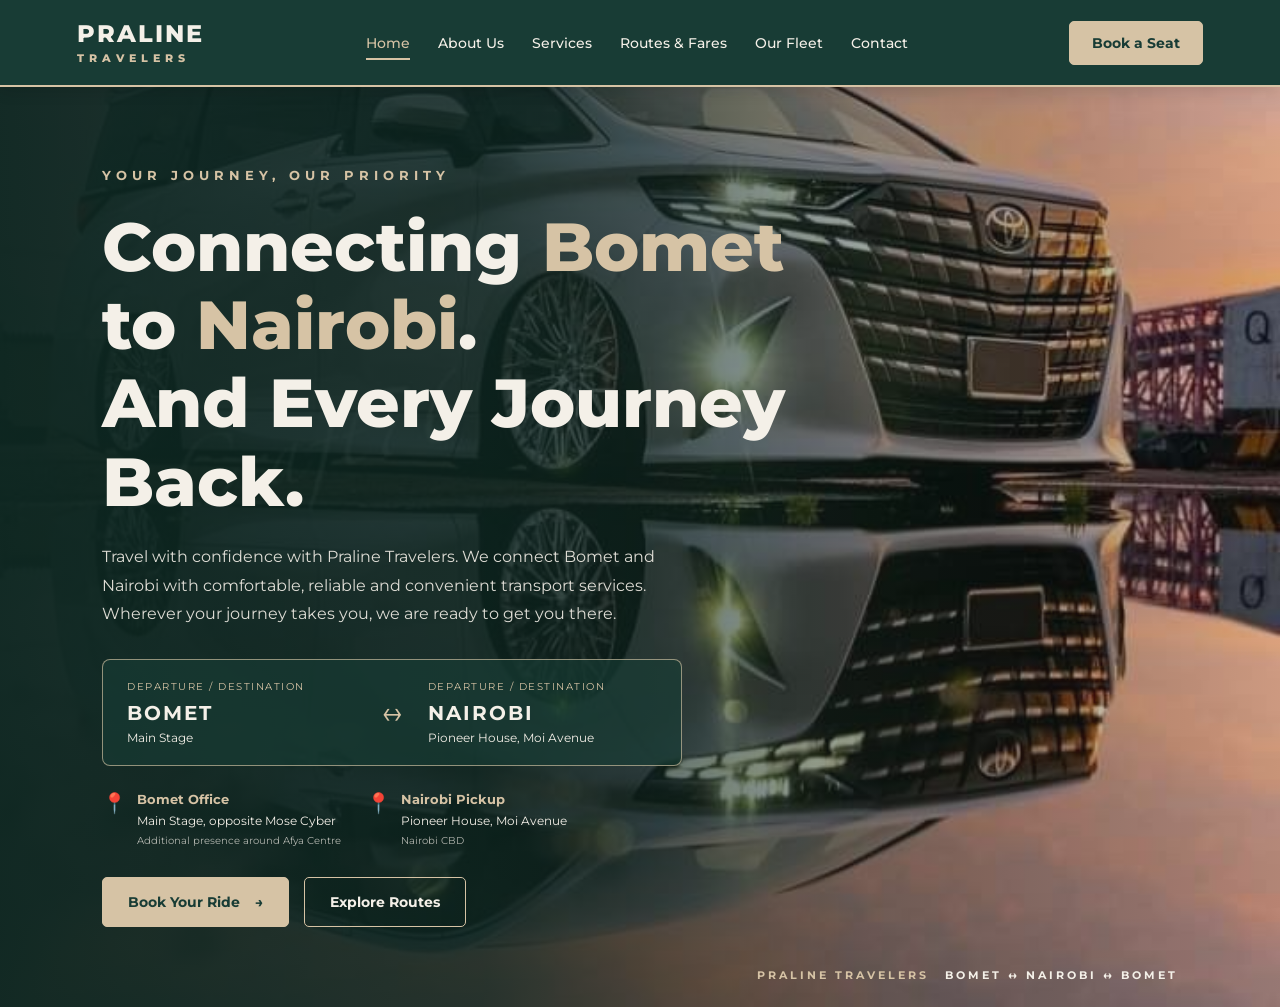
==== index.html @ 5855e596 "Build Praline Travelers hero section and update navbar" ====
<!DOCTYPE html>
<html lang="en">

<head>
    <meta charset="UTF-8">
    <meta name="viewport" content="width=device-width, initial-scale=1.0">

    <title>PRALINE TRAVELERS</title>

    <!-- Google Fonts -->
    <link rel="preconnect" href="https://fonts.googleapis.com">
    <link rel="preconnect" href="https://fonts.gstatic.com" crossorigin>

    <link href="https://fonts.googleapis.com/css2?family=Montserrat:wght@400;500;600;700;800&display=swap" rel="stylesheet">

    <!-- Main Stylesheet -->
    <link rel="stylesheet" href="css/style.css">

    <!-- Main JavaScript -->
    <script src="js/script.js" defer></script>

</head>

<body>

    <!-- =================================
         HEADER / NAVBAR
    ================================== -->

    <header class="header">

        <nav class="navbar">

            <!-- LOGO -->
            <a href="#home" class="logo">
                PRALINE
                <span>TRAVELERS</span>
            </a>


            <!-- NAVIGATION LINKS -->
            <ul class="nav-links" id="navLinks">

                <li>
                    <a href="#home" class="active">Home</a>
                </li>

                <li>
                    <a href="#about">About Us</a>
                </li>

                <li>
                    <a href="#services">Services</a>
                </li>

                <li>
                    <a href="#routes">Routes & Fares</a>
                </li>

                <li>
                    <a href="#fleet">Our Fleet</a>
                </li>

                <li>
                    <a href="#contact">Contact</a>
                </li>

                <!-- MOBILE BOOKING -->
                <li class="mobile-booking">
                    <a href="#booking">Book a Seat</a>
                </li>

            </ul>


            <!-- DESKTOP BOOKING BUTTON -->
            <a href="#booking" class="book-btn">
                Book a Seat
            </a>


            <!-- MOBILE HAMBURGER -->
            <button
                class="menu-toggle"
                id="menuToggle"
                aria-label="Open navigation menu"
                aria-expanded="false"
                aria-controls="navLinks"
                type="button"
            >

                <span></span>
                <span></span>
                <span></span>

            </button>

        </nav>

    </header>
    
<!-- =====================================
     PRALINE TRAVELERS HERO SECTION
===================================== -->

<main>

    <section class="hero" id="about">

        <!-- Dark background overlay -->
        <div class="hero-overlay"></div>

        <!-- Hero content -->
        <div class="hero-content">

            <span class="hero-subtitle">
                YOUR JOURNEY, OUR PRIORITY
            </span>

            <h1>
                Connecting <span>Bomet</span>
                to <span>Nairobi</span>.
                <br>
                And Every Journey Back.
            </h1>

            <p class="hero-description">
                Travel with confidence with Praline Travelers.
                We connect Bomet and Nairobi with comfortable,
                reliable and convenient transport services.
                Wherever your journey takes you, we are ready
                to get you there.
            </p>


            <!-- Route information -->

            <div class="hero-route">

                <div class="route-location">
                    <span class="route-label">DEPARTURE / DESTINATION</span>
                    <h3>BOMET</h3>
                    <p>Main Stage</p>
                </div>

                <div class="route-divider">
                    <span>↔</span>
                </div>

                <div class="route-location">
                    <span class="route-label">DEPARTURE / DESTINATION</span>
                    <h3>NAIROBI</h3>
                    <p>Pioneer House, Moi Avenue</p>
                </div>

            </div>


            <!-- Pickup locations -->

            <div class="pickup-details">

                <div class="pickup-item">
                    <span class="pickup-icon">📍</span>

                    <div>
                        <strong>Bomet Office</strong>
                        <p>Main Stage, opposite Mose Cyber</p>
                        <small>Additional presence around Afya Centre</small>
                    </div>
                </div>

                <div class="pickup-item">
                    <span class="pickup-icon">📍</span>

                    <div>
                        <strong>Nairobi Pickup</strong>
                        <p>Pioneer House, Moi Avenue</p>
                        <small>Nairobi CBD</small>
                    </div>
                </div>

            </div>


            <!-- Hero buttons -->

            <div class="hero-buttons">

                <a href="#booking" class="hero-btn primary-btn">
                    Book Your Ride <span>→</span>
                </a>

                <a href="#routes" class="hero-btn secondary-btn">
                    Explore Routes
                </a>

            </div>

        </div>

        <!-- Bottom decorative label -->

        <div class="hero-bottom">
            PRALINE TRAVELERS
            <span> BOMET ↔ NAIROBI ↔ BOMET </span>
        </div>

    </section>

</main>



    


</body>
</html>
---- css/style.css ----
/* =========================================
   PRALINE TRAVELERS
   MAIN STYLESHEET
   EMERALD & CHAMPAGNE THEME
========================================= */


/* =========================================
   1. COLOR VARIABLES
========================================= */

:root {
    --emerald: #183C35;
    --champagne: #D6C3A5;
    --ivory: #F4F0E8;
    --charcoal: #292D2B;
}


/* =========================================
   2. GLOBAL STYLES
========================================= */

* {
    margin: 0;
    padding: 0;
    box-sizing: border-box;
}

html {
    scroll-behavior: smooth;
    scroll-padding-top: 100px;
}

body {
    background-color: var(--ivory);
    font-family: 'Montserrat', Arial, sans-serif;
    color: var(--charcoal);

    /* Space for fixed navbar */
    padding-top: 85px;
}


/* =========================================
   3. FIXED HEADER
========================================= */

.header {
    width: 100%;

    position: fixed;
    top: 0;
    left: 0;

    z-index: 1000;

    background-color: var(--emerald);

    border-bottom: 2px solid var(--champagne);

    box-shadow: 0 4px 15px rgba(0, 0, 0, 0.12);
}


/* =========================================
   4. NAVBAR CONTAINER
========================================= */

.navbar {
    width: 100%;
    max-width: 1400px;

    min-height: 85px;

    margin: auto;
    padding: 0 6%;

    display: flex;
    align-items: center;
    justify-content: space-between;
}


/* =========================================
   5. LOGO
========================================= */

.logo {
    text-decoration: none;

    color: var(--ivory);

    font-size: 24px;
    font-weight: 800;

    letter-spacing: 2px;
    line-height: 1.2;
}

.logo span {
    display: block;

    color: var(--champagne);

    font-size: 11px;
    letter-spacing: 5px;

    margin-top: 4px;
}


/* =========================================
   6. NAVIGATION LINKS
========================================= */

.nav-links {
    display: flex;
    align-items: center;

    gap: 28px;

    list-style: none;
}

.nav-links a {
    position: relative;

    display: inline-block;

    text-decoration: none;

    color: var(--ivory);

    font-size: 14px;
    font-weight: 500;

    padding: 8px 0;

    transition: color 0.3s ease;
}


/* Champagne underline */

.nav-links a::after {
    content: "";

    position: absolute;

    left: 0;
    bottom: 0;

    width: 100%;
    height: 2px;

    background-color: var(--champagne);

    transform: scaleX(0);
    transform-origin: left;

    transition: transform 0.35s ease;
}


/* Hover effect */

.nav-links a:hover {
    color: var(--champagne);
}

.nav-links a:hover::after {
    transform: scaleX(1);
}


/* Active navigation link */

.nav-links a.active {
    color: var(--champagne);
}

.nav-links a.active::after {
    transform: scaleX(1);
}


/* =========================================
   7. DESKTOP BOOKING BUTTON
========================================= */

.book-btn {
    text-decoration: none;

    background-color: var(--champagne);
    color: var(--emerald);

    padding: 12px 22px;

    border: 1px solid var(--champagne);
    border-radius: 5px;

    font-size: 14px;
    font-weight: 700;

    transition: all 0.3s ease;
}

.book-btn:hover {
    background-color: var(--ivory);
    border-color: var(--ivory);

    transform: translateY(-2px);
}


/* =========================================
   8. HAMBURGER BUTTON
========================================= */

.menu-toggle {
    display: none;

    background: transparent;
    border: none;

    cursor: pointer;

    flex-direction: column;
    gap: 6px;

    padding: 8px;
}

.menu-toggle span {
    display: block;

    width: 27px;
    height: 3px;

    background-color: var(--champagne);

    border-radius: 3px;

    transition: all 0.3s ease;
}


/* =========================================
   9. MOBILE BOOKING BUTTON
========================================= */

.mobile-booking {
    display: none;
}


/* =========================================
   10. RESPONSIVE NAVIGATION
========================================= */

@media (max-width: 900px) {

    body {
        padding-top: 75px;
    }

    .navbar {
        min-height: 75px;
    }


    /* Hide desktop booking button */

    .book-btn {
        display: none;
    }


    /* Show hamburger */

    .menu-toggle {
        display: flex;
        z-index: 1002;
    }


    /* Mobile navigation menu */

    .nav-links {
        position: absolute;

        top: 100%;
        left: 0;

        width: 100%;

        background-color: var(--emerald);

        border-bottom: 2px solid var(--champagne);

        display: flex;
        flex-direction: column;
        align-items: center;

        gap: 0;

        padding: 15px 0 25px;

        visibility: hidden;
        opacity: 0;

        pointer-events: none;

        transform: translateY(-10px);

        transition: all 0.3s ease;
    }


    /* Show menu when active */

    .nav-links.active {
        visibility: visible;
        opacity: 1;

        pointer-events: auto;

        transform: translateY(0);
    }


    /* Mobile navigation items */

    .nav-links li {
        width: 100%;
        text-align: center;
    }

    .nav-links a {
        display: inline-block;

        padding: 15px;

        font-size: 15px;
    }

    .nav-links a::after {
        bottom: 8px;
    }


    /* Mobile booking link */

    .mobile-booking {
        display: block;
    }

    .mobile-booking a {
        color: var(--champagne);
        font-weight: 700;
    }


    /* Hamburger animation */

    .menu-toggle.active span:nth-child(1) {
        transform: translateY(9px) rotate(45deg);
    }

    .menu-toggle.active span:nth-child(2) {
        opacity: 0;
    }

    .menu-toggle.active span:nth-child(3) {
        transform: translateY(-9px) rotate(-45deg);
    }

}


/* =========================================
   11. TEMPORARY HOME SECTION
========================================= */

.home {
    min-height: 100vh;

    display: flex;
    flex-direction: column;

    justify-content: center;
    align-items: center;

    text-align: center;

    padding: 30px;
}

.home h1 {
    color: var(--emerald);

    font-size: clamp(28px, 5vw, 50px);

    margin-bottom: 15px;
}

.home p {
    color: var(--charcoal);

    font-size: 16px;
}


/* =========================================
   12. ACCESSIBILITY
========================================= */

@media (prefers-reduced-motion: reduce) {

    *,
    *::before,
    *::after {
        scroll-behavior: auto !important;
        transition-duration: 0.01ms !important;
    }

}

/* =========================================
   12. PRALINE TRAVELERS HERO SECTION
========================================= */

.hero {
    width: 100%;
    min-height: 650px;
    min-height: calc(100vh - 85px);

    position: relative;

    display: flex;
    align-items: center;

    padding: 80px 8%;

    overflow: hidden;

    /* YOUR VEHICLE BACKGROUND IMAGE */
    background-image: url("../images/praline-vehicle.jpg");

    background-size: cover;
    background-position: center;
    background-repeat: no-repeat;
}


/* =========================================
   13. DARK IMAGE OVERLAY
========================================= */

.hero-overlay {
    position: absolute;
    inset: 0;

    background: linear-gradient(
        90deg,
        rgba(13, 39, 33, 0.96) 0%,
        rgba(13, 39, 33, 0.82) 38%,
        rgba(13, 39, 33, 0.40) 68%,
        rgba(13, 39, 33, 0.15) 100%
    );

    z-index: 1;
}


/* =========================================
   14. HERO CONTENT
========================================= */

.hero-content {
    position: relative;
    z-index: 2;

    width: 100%;
    max-width: 750px;

    color: var(--ivory);
}


/* Small introductory text */

.hero-subtitle {
    display: inline-block;

    color: var(--champagne);

    font-size: 13px;
    font-weight: 700;

    letter-spacing: 5px;

    margin-bottom: 25px;
}


/* Main heading */

.hero-content h1 {
    font-size: clamp(38px, 5.5vw, 68px);

    font-weight: 800;

    line-height: 1.15;

    margin-bottom: 22px;

    color: var(--ivory);
}

.hero-content h1 span {
    color: var(--champagne);
}


/* Hero description */

.hero-description {
    max-width: 580px;

    font-size: 16px;
    line-height: 1.8;

    color: rgba(244, 240, 232, 0.90);

    margin-bottom: 30px;
}


/* =========================================
   15. ROUTE INFORMATION
========================================= */

.hero-route {
    display: flex;
    align-items: center;

    gap: 25px;

    max-width: 580px;

    padding: 20px 24px;

    border: 1px solid rgba(214, 195, 165, 0.65);
    border-radius: 8px;

    background-color: rgba(24, 60, 53, 0.65);

    margin-bottom: 25px;
}

.route-location {
    flex: 1;
}

.route-label {
    display: block;

    color: var(--champagne);

    font-size: 10px;
    letter-spacing: 1.5px;

    margin-bottom: 8px;
}

.route-location h3 {
    color: var(--ivory);

    font-size: 20px;

    letter-spacing: 2px;

    margin-bottom: 5px;
}

.route-location p {
    color: var(--ivory);

    font-size: 12px;
}

.route-divider {
    color: var(--champagne);

    font-size: 30px;
}


/* =========================================
   16. PICKUP DETAILS
========================================= */

.pickup-details {
    display: flex;
    flex-wrap: wrap;

    gap: 25px;

    margin-bottom: 30px;
}

.pickup-item {
    display: flex;
    align-items: flex-start;

    gap: 10px;
}

.pickup-icon {
    color: var(--champagne);

    font-size: 20px;
}

.pickup-item strong {
    display: block;

    color: var(--champagne);

    font-size: 13px;

    margin-bottom: 5px;
}

.pickup-item p {
    color: var(--ivory);

    font-size: 12px;
    line-height: 1.5;
}

.pickup-item small {
    display: block;

    color: rgba(244, 240, 232, 0.7);

    font-size: 10px;

    margin-top: 4px;
}


/* =========================================
   17. HERO BUTTONS
========================================= */

.hero-buttons {
    display: flex;
    align-items: center;

    flex-wrap: wrap;

    gap: 15px;
}

.hero-btn {
    display: inline-flex;
    align-items: center;
    justify-content: center;

    gap: 15px;

    text-decoration: none;

    padding: 15px 25px;

    border-radius: 5px;

    font-size: 14px;
    font-weight: 700;

    transition: all 0.3s ease;
}


/* Primary button */

.primary-btn {
    background-color: var(--champagne);

    color: var(--emerald);

    border: 1px solid var(--champagne);
}

.primary-btn:hover {
    background-color: var(--ivory);

    border-color: var(--ivory);

    transform: translateY(-3px);
}


/* Secondary button */

.secondary-btn {
    color: var(--ivory);

    border: 1px solid var(--champagne);
}

.secondary-btn:hover {
    background-color: var(--champagne);

    color: var(--emerald);
}


/* =========================================
   18. HERO BOTTOM LABEL
========================================= */

.hero-bottom {
    position: absolute;

    bottom: 25px;
    right: 8%;

    z-index: 2;

    color: var(--champagne);

    font-size: 11px;
    font-weight: 700;

    letter-spacing: 3px;
}

.hero-bottom span {
    margin-left: 10px;

    color: var(--ivory);
}


/* =========================================
   19. TABLET RESPONSIVENESS
========================================= */

@media (max-width: 900px) {

    .hero {
        min-height: calc(100vh - 75px);

        padding: 70px 6%;

        background-position: 65% center;
    }

    .hero-overlay {
        background: linear-gradient(
            90deg,
            rgba(13, 39, 33, 0.94),
            rgba(13, 39, 33, 0.70)
        );
    }

    .hero-content {
        max-width: 650px;
    }

}


/* =========================================
   20. MOBILE RESPONSIVENESS
========================================= */

@media (max-width: 600px) {

    .hero {
        min-height: 850px;

        padding: 55px 6% 85px;

        align-items: center;

        background-position: 62% center;
    }

    .hero-content {
        max-width: 100%;
    }

    .hero-subtitle {
        font-size: 10px;

        letter-spacing: 3px;

        margin-bottom: 18px;
    }

    .hero-content h1 {
        font-size: clamp(34px, 9vw, 46px);

        line-height: 1.2;
    }

    .hero-description {
        font-size: 14px;

        line-height: 1.7;
    }

    .hero-route {
        gap: 12px;

        padding: 16px 12px;
    }

    .route-location h3 {
        font-size: 17px;
    }

    .route-location p {
        font-size: 10px;
    }

    .route-label {
        font-size: 8px;

        letter-spacing: 0.5px;
    }

    .route-divider {
        font-size: 23px;
    }

    .pickup-details {
        flex-direction: column;

        gap: 18px;
    }

    .hero-buttons {
        flex-direction: column;
        align-items: stretch;
    }

    .hero-btn {
        width: 100%;
    }

    .hero-bottom {
        left: 6%;
        right: 6%;

        text-align: center;

        font-size: 9px;
        letter-spacing: 1.5px;
    }

}
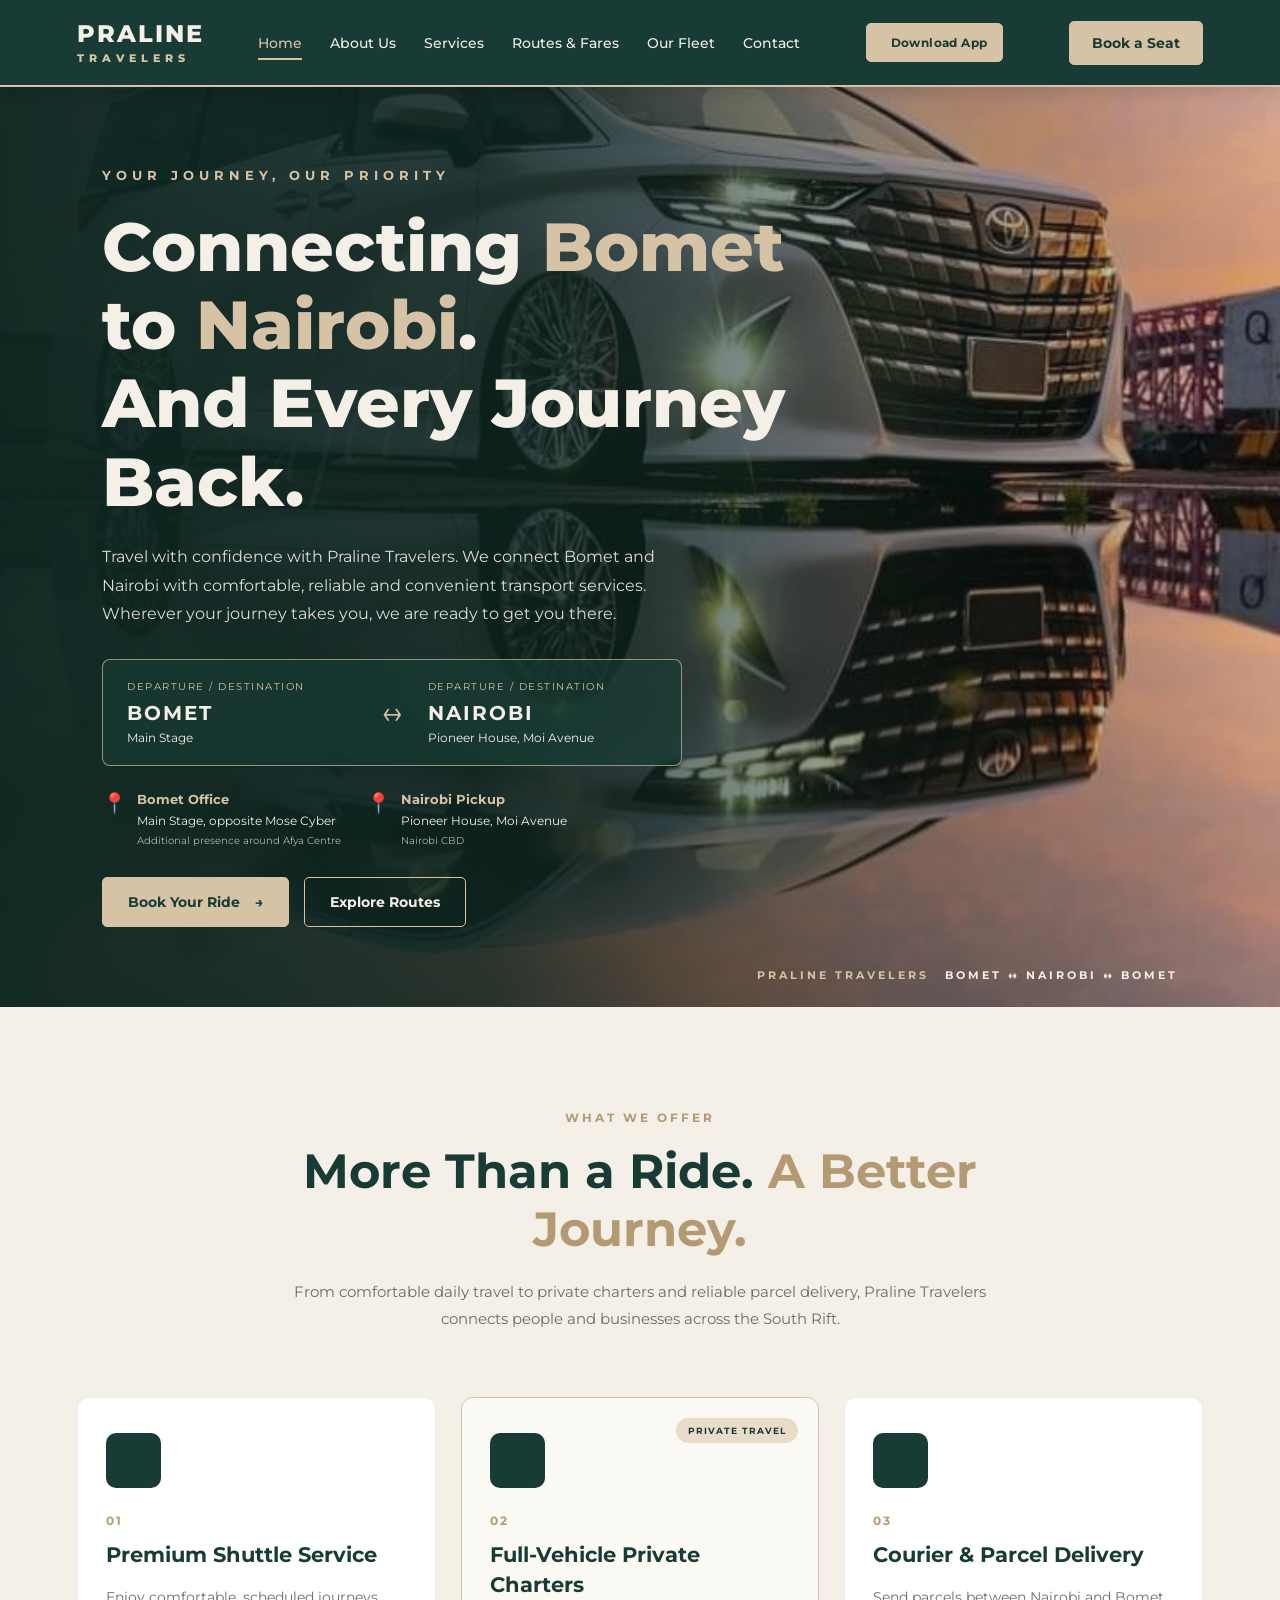
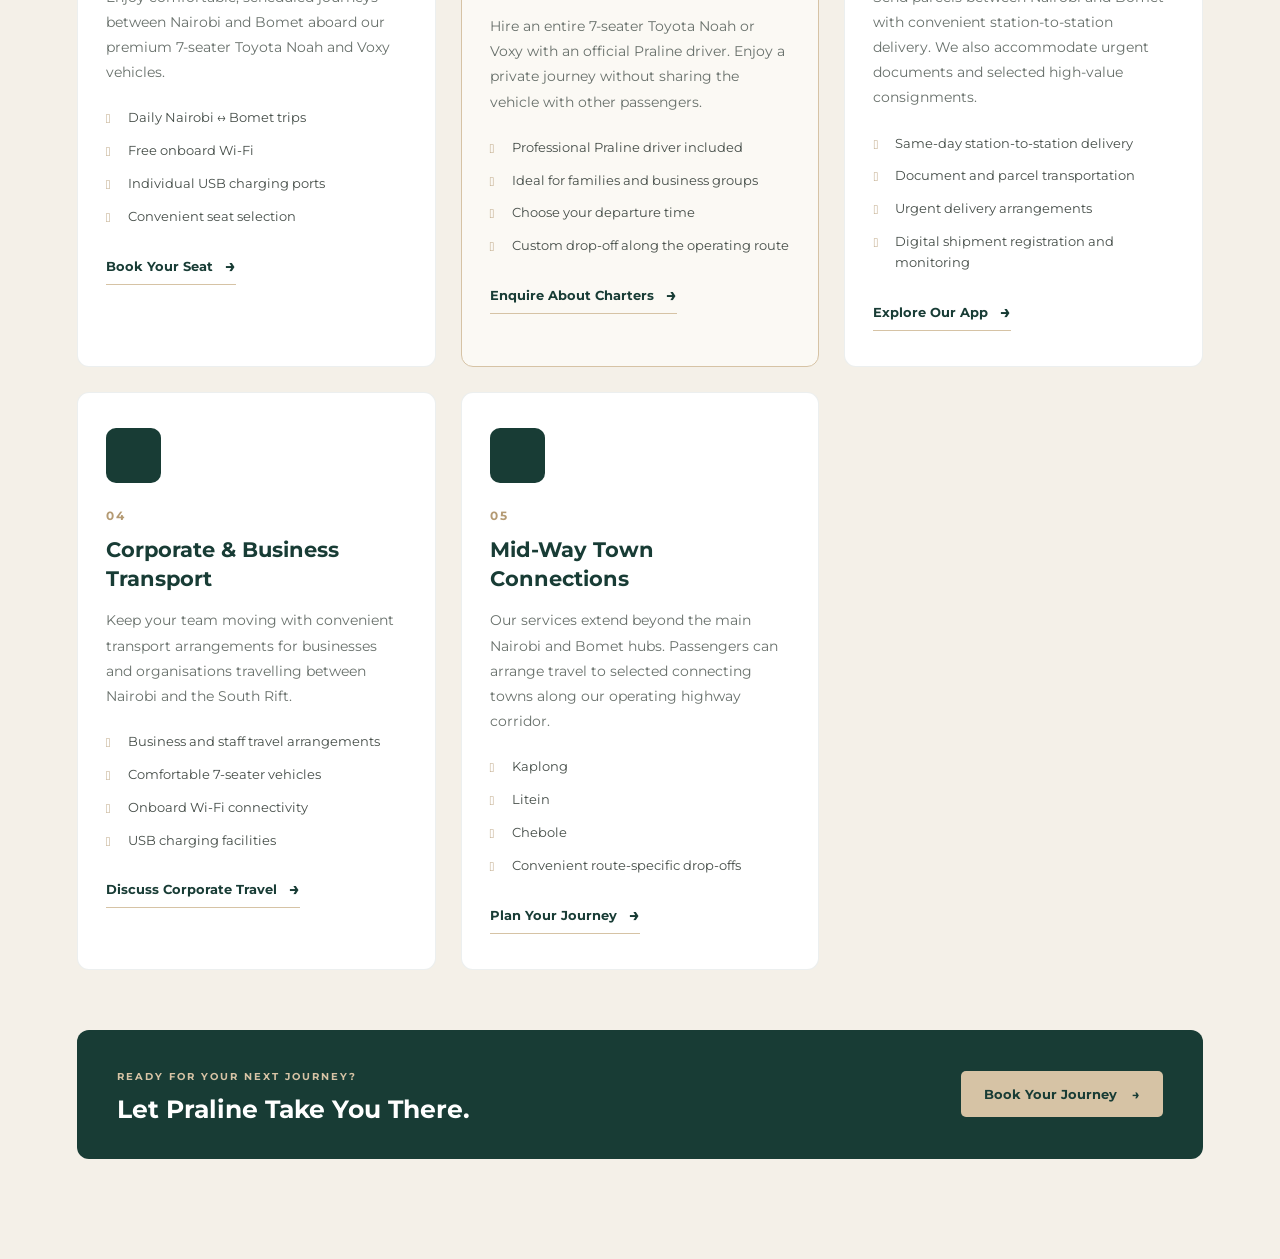
==== commit a4dc1736: "added a download app button" ====
--- a/index.html
+++ b/index.html
@@ -72,6 +72,13 @@
                 </li>
 
             </ul>
+            <a href="https://play.google.com/store/apps/details?id=com.pralinevoxytravelers.co.ke"
+   class="download-app"
+   target="_blank"
+   rel="noopener noreferrer">
+    <i class="fa-solid fa-download"></i>
+    Download App
+</a>
 
 
             <!-- DESKTOP BOOKING BUTTON -->
@@ -208,6 +215,221 @@
         </div>
 
     </section>
+    
+<!-- =========================================
+     SERVICES SECTION
+========================================= -->
+
+<section class="services" id="services">
+
+    <div class="services-container">
+
+        <!-- SECTION HEADING -->
+        <div class="services-heading">
+            <span class="section-subtitle">WHAT WE OFFER</span>
+
+            <h2>
+                More Than a Ride.
+                <span> A Better Journey.</span>
+            </h2>
+
+            <p>
+                From comfortable daily travel to private charters
+                and reliable parcel delivery, Praline Travelers
+                connects people and businesses across the South Rift.
+            </p>
+        </div>
+
+
+        <!-- SERVICES GRID -->
+        <div class="services-grid">
+
+            <!-- SERVICE 1 -->
+            <article class="service-card">
+
+                <div class="service-icon">
+                    <i class="fa-solid fa-van-shuttle"></i>
+                </div>
+
+                <span class="service-number">01</span>
+
+                <h3>Premium Shuttle Service</h3>
+
+                <p>
+                    Enjoy comfortable, scheduled journeys between
+                    Nairobi and Bomet aboard our premium 7-seater
+                    Toyota Noah and Voxy vehicles.
+                </p>
+
+                <ul class="service-features">
+                    <li>Daily Nairobi ↔ Bomet trips</li>
+                    <li>Free onboard Wi-Fi</li>
+                    <li>Individual USB charging ports</li>
+                    <li>Convenient seat selection</li>
+                </ul>
+
+                <a href="#booking" class="service-link">
+                    Book Your Seat <span>→</span>
+                </a>
+
+            </article>
+
+
+            <!-- SERVICE 2 -->
+            <article class="service-card featured-service">
+
+                <span class="featured-label">PRIVATE TRAVEL</span>
+
+                <div class="service-icon">
+                    <i class="fa-solid fa-car-side"></i>
+                </div>
+
+                <span class="service-number">02</span>
+
+                <h3>Full-Vehicle Private Charters</h3>
+
+                <p>
+                    Hire an entire 7-seater Toyota Noah or Voxy
+                    with an official Praline driver. Enjoy a
+                    private journey without sharing the vehicle
+                    with other passengers.
+                </p>
+
+                <ul class="service-features">
+                    <li>Professional Praline driver included</li>
+                    <li>Ideal for families and business groups</li>
+                    <li>Choose your departure time</li>
+                    <li>Custom drop-off along the operating route</li>
+                </ul>
+
+                <a href="#contact" class="service-link">
+                    Enquire About Charters <span>→</span>
+                </a>
+
+            </article>
+
+
+            <!-- SERVICE 3 -->
+            <article class="service-card">
+
+                <div class="service-icon">
+                    <i class="fa-solid fa-box-open"></i>
+                </div>
+
+                <span class="service-number">03</span>
+
+                <h3>Courier & Parcel Delivery</h3>
+
+                <p>
+                    Send parcels between Nairobi and Bomet with
+                    convenient station-to-station delivery.
+                    We also accommodate urgent documents and
+                    selected high-value consignments.
+                </p>
+
+                <ul class="service-features">
+                    <li>Same-day station-to-station delivery</li>
+                    <li>Document and parcel transportation</li>
+                    <li>Urgent delivery arrangements</li>
+                    <li>Digital shipment registration and monitoring</li>
+                </ul>
+
+                <a href="https://play.google.com/store/apps/details?id=com.pralinevoxytravelers.co.ke"
+                   target="_blank"
+                   rel="noopener noreferrer"
+                   class="service-link">
+                    Explore Our App <span>→</span>
+                </a>
+
+            </article>
+
+
+            <!-- SERVICE 4 -->
+            <article class="service-card">
+
+                <div class="service-icon">
+                    <i class="fa-solid fa-briefcase"></i>
+                </div>
+
+                <span class="service-number">04</span>
+
+                <h3>Corporate & Business Transport</h3>
+
+                <p>
+                    Keep your team moving with convenient transport
+                    arrangements for businesses and organisations
+                    travelling between Nairobi and the South Rift.
+                </p>
+
+                <ul class="service-features">
+                    <li>Business and staff travel arrangements</li>
+                    <li>Comfortable 7-seater vehicles</li>
+                    <li>Onboard Wi-Fi connectivity</li>
+                    <li>USB charging facilities</li>
+                </ul>
+
+                <a href="#contact" class="service-link">
+                    Discuss Corporate Travel <span>→</span>
+                </a>
+
+            </article>
+
+
+            <!-- SERVICE 5 -->
+            <article class="service-card">
+
+                <div class="service-icon">
+                    <i class="fa-solid fa-route"></i>
+                </div>
+
+                <span class="service-number">05</span>
+
+                <h3>Mid-Way Town Connections</h3>
+
+                <p>
+                    Our services extend beyond the main Nairobi
+                    and Bomet hubs. Passengers can arrange travel
+                    to selected connecting towns along our
+                    operating highway corridor.
+                </p>
+
+                <ul class="service-features">
+                    <li>Kaplong</li>
+                    <li>Litein</li>
+                    <li>Chebole</li>
+                    <li>Convenient route-specific drop-offs</li>
+                </ul>
+
+                <a href="#booking" class="service-link">
+                    Plan Your Journey <span>→</span>
+                </a>
+
+            </article>
+
+        </div>
+
+
+        <!-- BOTTOM CALL TO ACTION -->
+        <div class="services-bottom">
+
+            <div>
+                <span>READY FOR YOUR NEXT JOURNEY?</span>
+
+                <h3>
+                    Let Praline Take You There.
+                </h3>
+            </div>
+
+            <a href="#booking" class="services-cta">
+                Book Your Journey <span>→</span>
+            </a>
+
+        </div>
+
+    </div>
+
+</section>
+
 
 </main>
 
--- a/css/style.css
+++ b/css/style.css
@@ -37,8 +37,6 @@
     background-color: var(--ivory);
     font-family: 'Montserrat', Arial, sans-serif;
     color: var(--charcoal);
-
-    /* Space for fixed navbar */
     padding-top: 85px;
 }
 
@@ -49,15 +47,12 @@
 
 .header {
     width: 100%;
-
     position: fixed;
     top: 0;
     left: 0;
-
     z-index: 1000;
 
     background-color: var(--emerald);
-
     border-bottom: 2px solid var(--champagne);
 
     box-shadow: 0 4px 15px rgba(0, 0, 0, 0.12);
@@ -71,7 +66,6 @@
 .navbar {
     width: 100%;
     max-width: 1400px;
-
     min-height: 85px;
 
     margin: auto;
@@ -80,6 +74,9 @@
     display: flex;
     align-items: center;
     justify-content: space-between;
+
+    position: relative;
+    gap: 15px;
 }
 
 
@@ -89,24 +86,22 @@
 
 .logo {
     text-decoration: none;
-
     color: var(--ivory);
 
     font-size: 24px;
     font-weight: 800;
-
     letter-spacing: 2px;
     line-height: 1.2;
+
+    flex-shrink: 0;
 }
 
 .logo span {
     display: block;
-
     color: var(--champagne);
 
     font-size: 11px;
     letter-spacing: 5px;
-
     margin-top: 4px;
 }
 
@@ -118,7 +113,6 @@
 .nav-links {
     display: flex;
     align-items: center;
-
     gap: 28px;
 
     list-style: none;
@@ -126,11 +120,9 @@
 
 .nav-links a {
     position: relative;
-
     display: inline-block;
 
     text-decoration: none;
-
     color: var(--ivory);
 
     font-size: 14px;
@@ -148,7 +140,6 @@
     content: "";
 
     position: absolute;
-
     left: 0;
     bottom: 0;
 
@@ -175,7 +166,7 @@
 }
 
 
-/* Active navigation link */
+/* Active link */
 
 .nav-links a.active {
     color: var(--champagne);
@@ -191,6 +182,8 @@
 ========================================= */
 
 .book-btn {
+    flex-shrink: 0;
+
     text-decoration: none;
 
     background-color: var(--champagne);
@@ -216,7 +209,58 @@
 
 
 /* =========================================
-   8. HAMBURGER BUTTON
+   8. DOWNLOAD APP BUTTON
+========================================= */
+
+.download-app {
+    display: inline-flex;
+    align-items: center;
+    justify-content: center;
+
+    gap: 9px;
+
+    padding: 11px 15px;
+
+    background-color: var(--champagne);
+    color: var(--emerald);
+
+    border: 1px solid var(--champagne);
+    border-radius: 5px;
+
+    text-decoration: none;
+
+    font-size: 12px;
+    font-weight: 700;
+    letter-spacing: 0.4px;
+
+    white-space: nowrap;
+    flex-shrink: 0;
+
+    /* Space between neighboring elements */
+    margin-left: 12px;
+    margin-right: 12px;
+
+    transition: all 0.3s ease;
+}
+
+.download-app i {
+    font-size: 14px;
+}
+
+.download-app:hover {
+    background-color: transparent;
+    color: var(--champagne);
+
+    border-color: var(--champagne);
+
+    transform: translateY(-2px);
+
+    box-shadow: 0 4px 12px rgba(214, 195, 165, 0.2);
+}
+
+
+/* =========================================
+   9. HAMBURGER BUTTON
 ========================================= */
 
 .menu-toggle {
@@ -240,7 +284,6 @@
     height: 3px;
 
     background-color: var(--champagne);
-
     border-radius: 3px;
 
     transition: all 0.3s ease;
@@ -248,7 +291,7 @@
 
 
 /* =========================================
-   9. MOBILE BOOKING BUTTON
+   10. MOBILE BOOKING BUTTON
 ========================================= */
 
 .mobile-booking {
@@ -257,7 +300,42 @@
 
 
 /* =========================================
-   10. RESPONSIVE NAVIGATION
+   11. RESPONSIVE NAVIGATION
+========================================= */
+
+@media (max-width: 1100px) and (min-width: 901px) {
+
+    .navbar {
+        gap: 8px;
+        padding: 0 3%;
+    }
+
+    .nav-links {
+        gap: 15px;
+    }
+
+    .nav-links a {
+        font-size: 12px;
+    }
+
+    .download-app {
+        margin-left: 4px;
+        margin-right: 4px;
+
+        padding: 10px 9px;
+        font-size: 10px;
+        gap: 5px;
+    }
+
+    .book-btn {
+        padding: 10px 13px;
+        font-size: 12px;
+    }
+}
+
+
+/* =========================================
+   12. MOBILE NAVIGATION
 ========================================= */
 
 @media (max-width: 900px) {
@@ -268,8 +346,8 @@
 
     .navbar {
         min-height: 75px;
-    }
-
+        gap: 5px;
+    }
 
     /* Hide desktop booking button */
 
@@ -277,14 +355,37 @@
         display: none;
     }
 
-
     /* Show hamburger */
 
     .menu-toggle {
         display: flex;
+        flex-shrink: 0;
         z-index: 1002;
     }
 
+    /* Mobile download button */
+
+    .download-app {
+        position: static;
+
+        margin-left: auto;
+        margin-right: 5px;
+
+        padding: 9px 11px;
+
+        font-size: 10px;
+        gap: 6px;
+
+        transform: none;
+    }
+
+    .download-app i {
+        font-size: 12px;
+    }
+
+    .download-app:hover {
+        transform: none;
+    }
 
     /* Mobile navigation menu */
 
@@ -318,7 +419,6 @@
         transition: all 0.3s ease;
     }
 
-
     /* Show menu when active */
 
     .nav-links.active {
@@ -330,7 +430,6 @@
         transform: translateY(0);
     }
 
-
     /* Mobile navigation items */
 
     .nav-links li {
@@ -350,7 +449,6 @@
         bottom: 8px;
     }
 
-
     /* Mobile booking link */
 
     .mobile-booking {
@@ -362,7 +460,6 @@
         font-weight: 700;
     }
 
-
     /* Hamburger animation */
 
     .menu-toggle.active span:nth-child(1) {
@@ -380,8 +477,40 @@
 }
 
 
-/* =========================================
-   11. TEMPORARY HOME SECTION
+/* Very small phones */
+
+@media (max-width: 380px) {
+
+    .navbar {
+        padding: 0 4%;
+    }
+
+    .logo {
+        font-size: 19px;
+    }
+
+    .logo span {
+        font-size: 9px;
+        letter-spacing: 4px;
+    }
+
+    .download-app {
+        padding: 8px 8px;
+        margin-right: 2px;
+
+        font-size: 9px;
+        gap: 4px;
+    }
+
+    .download-app i {
+        font-size: 11px;
+    }
+
+}
+
+
+/* =========================================
+   13. TEMPORARY HOME SECTION
 ========================================= */
 
 .home {
@@ -400,21 +529,18 @@
 
 .home h1 {
     color: var(--emerald);
-
     font-size: clamp(28px, 5vw, 50px);
-
     margin-bottom: 15px;
 }
 
 .home p {
     color: var(--charcoal);
-
     font-size: 16px;
 }
 
 
 /* =========================================
-   12. ACCESSIBILITY
+   14. ACCESSIBILITY
 ========================================= */
 
 @media (prefers-reduced-motion: reduce) {
@@ -428,12 +554,14 @@
 
 }
 
-/* =========================================
-   12. PRALINE TRAVELERS HERO SECTION
+
+/* =========================================
+   15. HERO SECTION
 ========================================= */
 
 .hero {
     width: 100%;
+
     min-height: 650px;
     min-height: calc(100vh - 85px);
 
@@ -446,7 +574,6 @@
 
     overflow: hidden;
 
-    /* YOUR VEHICLE BACKGROUND IMAGE */
     background-image: url("../images/praline-vehicle.jpg");
 
     background-size: cover;
@@ -456,7 +583,7 @@
 
 
 /* =========================================
-   13. DARK IMAGE OVERLAY
+   16. DARK IMAGE OVERLAY
 ========================================= */
 
 .hero-overlay {
@@ -476,7 +603,7 @@
 
 
 /* =========================================
-   14. HERO CONTENT
+   17. HERO CONTENT
 ========================================= */
 
 .hero-content {
@@ -489,9 +616,6 @@
     color: var(--ivory);
 }
 
-
-/* Small introductory text */
-
 .hero-subtitle {
     display: inline-block;
 
@@ -505,14 +629,10 @@
     margin-bottom: 25px;
 }
 
-
-/* Main heading */
-
 .hero-content h1 {
     font-size: clamp(38px, 5.5vw, 68px);
 
     font-weight: 800;
-
     line-height: 1.15;
 
     margin-bottom: 22px;
@@ -524,9 +644,6 @@
     color: var(--champagne);
 }
 
-
-/* Hero description */
-
 .hero-description {
     max-width: 580px;
 
@@ -540,7 +657,7 @@
 
 
 /* =========================================
-   15. ROUTE INFORMATION
+   18. ROUTE INFORMATION
 ========================================= */
 
 .hero-route {
@@ -580,7 +697,6 @@
     color: var(--ivory);
 
     font-size: 20px;
-
     letter-spacing: 2px;
 
     margin-bottom: 5px;
@@ -588,19 +704,17 @@
 
 .route-location p {
     color: var(--ivory);
-
     font-size: 12px;
 }
 
 .route-divider {
     color: var(--champagne);
-
     font-size: 30px;
 }
 
 
 /* =========================================
-   16. PICKUP DETAILS
+   19. PICKUP DETAILS
 ========================================= */
 
 .pickup-details {
@@ -621,7 +735,6 @@
 
 .pickup-icon {
     color: var(--champagne);
-
     font-size: 20px;
 }
 
@@ -629,7 +742,6 @@
     display: block;
 
     color: var(--champagne);
-
     font-size: 13px;
 
     margin-bottom: 5px;
@@ -654,7 +766,7 @@
 
 
 /* =========================================
-   17. HERO BUTTONS
+   20. HERO BUTTONS
 ========================================= */
 
 .hero-buttons {
@@ -662,7 +774,6 @@
     align-items: center;
 
     flex-wrap: wrap;
-
     gap: 15px;
 }
 
@@ -685,12 +796,10 @@
     transition: all 0.3s ease;
 }
 
-
 /* Primary button */
 
 .primary-btn {
     background-color: var(--champagne);
-
     color: var(--emerald);
 
     border: 1px solid var(--champagne);
@@ -698,30 +807,26 @@
 
 .primary-btn:hover {
     background-color: var(--ivory);
-
     border-color: var(--ivory);
 
     transform: translateY(-3px);
 }
-
 
 /* Secondary button */
 
 .secondary-btn {
     color: var(--ivory);
-
     border: 1px solid var(--champagne);
 }
 
 .secondary-btn:hover {
     background-color: var(--champagne);
-
     color: var(--emerald);
 }
 
 
 /* =========================================
-   18. HERO BOTTOM LABEL
+   21. HERO BOTTOM LABEL
 ========================================= */
 
 .hero-bottom {
@@ -742,13 +847,12 @@
 
 .hero-bottom span {
     margin-left: 10px;
-
     color: var(--ivory);
 }
 
 
 /* =========================================
-   19. TABLET RESPONSIVENESS
+   22. TABLET HERO RESPONSIVENESS
 ========================================= */
 
 @media (max-width: 900px) {
@@ -777,7 +881,7 @@
 
 
 /* =========================================
-   20. MOBILE RESPONSIVENESS
+   23. MOBILE HERO RESPONSIVENESS
 ========================================= */
 
 @media (max-width: 600px) {
@@ -798,27 +902,22 @@
 
     .hero-subtitle {
         font-size: 10px;
-
         letter-spacing: 3px;
-
         margin-bottom: 18px;
     }
 
     .hero-content h1 {
         font-size: clamp(34px, 9vw, 46px);
-
         line-height: 1.2;
     }
 
     .hero-description {
         font-size: 14px;
-
         line-height: 1.7;
     }
 
     .hero-route {
         gap: 12px;
-
         padding: 16px 12px;
     }
 
@@ -832,7 +931,6 @@
 
     .route-label {
         font-size: 8px;
-
         letter-spacing: 0.5px;
     }
 
@@ -842,7 +940,6 @@
 
     .pickup-details {
         flex-direction: column;
-
         gap: 18px;
     }
 
@@ -866,3 +963,306 @@
     }
 
 }
+
+/* =========================================
+   PRALINE TRAVELERS
+   SERVICES SECTION
+========================================= */
+
+.services {
+    background: #F4F0E8;
+    padding: 100px 6%;
+}
+
+.services-container {
+    max-width: 1400px;
+    margin: 0 auto;
+}
+
+/* SECTION HEADING */
+
+.services-heading {
+    max-width: 750px;
+    margin: 0 auto 65px;
+    text-align: center;
+}
+
+.section-subtitle {
+    display: inline-block;
+    color: #B49A73;
+    font-size: 12px;
+    font-weight: 700;
+    letter-spacing: 3px;
+    margin-bottom: 18px;
+}
+
+.services-heading h2 {
+    color: #183C35;
+    font-size: clamp(30px, 4vw, 48px);
+    line-height: 1.2;
+    margin-bottom: 20px;
+}
+
+.services-heading h2 span {
+    color: #B49A73;
+}
+
+.services-heading p {
+    color: #666D68;
+    font-size: 15px;
+    line-height: 1.8;
+}
+
+
+/* SERVICES GRID */
+
+.services-grid {
+    display: grid;
+    grid-template-columns: repeat(3, 1fr);
+    gap: 25px;
+}
+
+
+/* SERVICE CARD */
+
+.service-card {
+    position: relative;
+    background: #FFFFFF;
+    padding: 35px 28px;
+    border: 1px solid rgba(24, 60, 53, 0.08);
+    border-radius: 12px;
+    transition: transform 0.35s ease,
+                box-shadow 0.35s ease,
+                border-color 0.35s ease;
+}
+
+.service-card:hover {
+    transform: translateY(-8px);
+    border-color: #D6C3A5;
+    box-shadow: 0 18px 40px rgba(24, 60, 53, 0.10);
+}
+
+
+/* FEATURED SERVICE */
+
+.featured-service {
+    border: 1px solid #D6C3A5;
+    background: #FBF9F4;
+}
+
+.featured-label {
+    position: absolute;
+    top: 20px;
+    right: 20px;
+    color: #183C35;
+    background: #E9DDC9;
+    padding: 7px 12px;
+    border-radius: 30px;
+    font-size: 9px;
+    font-weight: 700;
+    letter-spacing: 1px;
+}
+
+
+/* SERVICE ICON */
+
+.service-icon {
+    width: 55px;
+    height: 55px;
+    display: flex;
+    align-items: center;
+    justify-content: center;
+    background: #183C35;
+    color: #D6C3A5;
+    border-radius: 10px;
+    font-size: 21px;
+    margin-bottom: 25px;
+}
+
+.service-number {
+    display: block;
+    color: #B49A73;
+    font-size: 12px;
+    font-weight: 700;
+    letter-spacing: 2px;
+    margin-bottom: 12px;
+}
+
+
+/* SERVICE TEXT */
+
+.service-card h3 {
+    color: #183C35;
+    font-size: 21px;
+    line-height: 1.4;
+    margin-bottom: 15px;
+}
+
+.service-card > p {
+    color: #68706B;
+    font-size: 14px;
+    line-height: 1.8;
+    margin-bottom: 22px;
+    min-height: 100px;
+}
+
+
+/* SERVICE FEATURES */
+
+.service-features {
+    list-style: none;
+    padding: 0;
+    margin: 0 0 28px;
+}
+
+.service-features li {
+    position: relative;
+    color: #454D48;
+    font-size: 13px;
+    line-height: 1.6;
+    padding-left: 22px;
+    margin-bottom: 12px;
+}
+
+.service-features li::before {
+    content: "\f00c";
+    font-family: "Font Awesome 6 Free";
+    font-weight: 900;
+    position: absolute;
+    left: 0;
+    top: 2px;
+    color: #B49A73;
+}
+
+
+/* SERVICE LINKS */
+
+.service-link {
+    display: inline-flex;
+    align-items: center;
+    gap: 12px;
+    color: #183C35;
+    text-decoration: none;
+    font-size: 13px;
+    font-weight: 700;
+    border-bottom: 1px solid #D6C3A5;
+    padding-bottom: 7px;
+    transition: color 0.3s ease;
+}
+
+.service-link span {
+    font-size: 18px;
+    transition: transform 0.3s ease;
+}
+
+.service-link:hover {
+    color: #A78A60;
+}
+
+.service-link:hover span {
+    transform: translateX(5px);
+}
+
+
+/* BOTTOM CTA */
+
+.services-bottom {
+    margin-top: 60px;
+    padding: 35px 40px;
+    background: #183C35;
+    border-radius: 12px;
+    display: flex;
+    justify-content: space-between;
+    align-items: center;
+    gap: 25px;
+}
+
+.services-bottom > div > span {
+    color: #D6C3A5;
+    font-size: 10px;
+    letter-spacing: 2px;
+    font-weight: 700;
+}
+
+.services-bottom h3 {
+    color: #FFFFFF;
+    font-size: 25px;
+    margin-top: 10px;
+}
+
+.services-cta {
+    display: inline-flex;
+    align-items: center;
+    gap: 15px;
+    background: #D6C3A5;
+    color: #183C35;
+    padding: 15px 23px;
+    border-radius: 5px;
+    text-decoration: none;
+    font-size: 13px;
+    font-weight: 700;
+    white-space: nowrap;
+    transition: background 0.3s ease;
+}
+
+.services-cta:hover {
+    background: #FFFFFF;
+}
+
+
+/* =========================================
+   TABLET RESPONSIVENESS
+========================================= */
+
+@media (max-width: 1000px) {
+
+    .services-grid {
+        grid-template-columns: repeat(2, 1fr);
+    }
+
+}
+
+
+/* =========================================
+   MOBILE RESPONSIVENESS
+========================================= */
+
+@media (max-width: 650px) {
+
+    .services {
+        padding: 75px 5%;
+    }
+
+    .services-heading {
+        margin-bottom: 40px;
+    }
+
+    .services-grid {
+        grid-template-columns: 1fr;
+        gap: 20px;
+    }
+
+    .service-card {
+        padding: 30px 24px;
+    }
+
+    .service-card > p {
+        min-height: auto;
+    }
+
+    .services-bottom {
+        flex-direction: column;
+        align-items: flex-start;
+        padding: 30px 25px;
+    }
+
+    .services-bottom h3 {
+        font-size: 21px;
+    }
+
+    .services-cta {
+        width: 100%;
+        justify-content: center;
+    }
+
+}
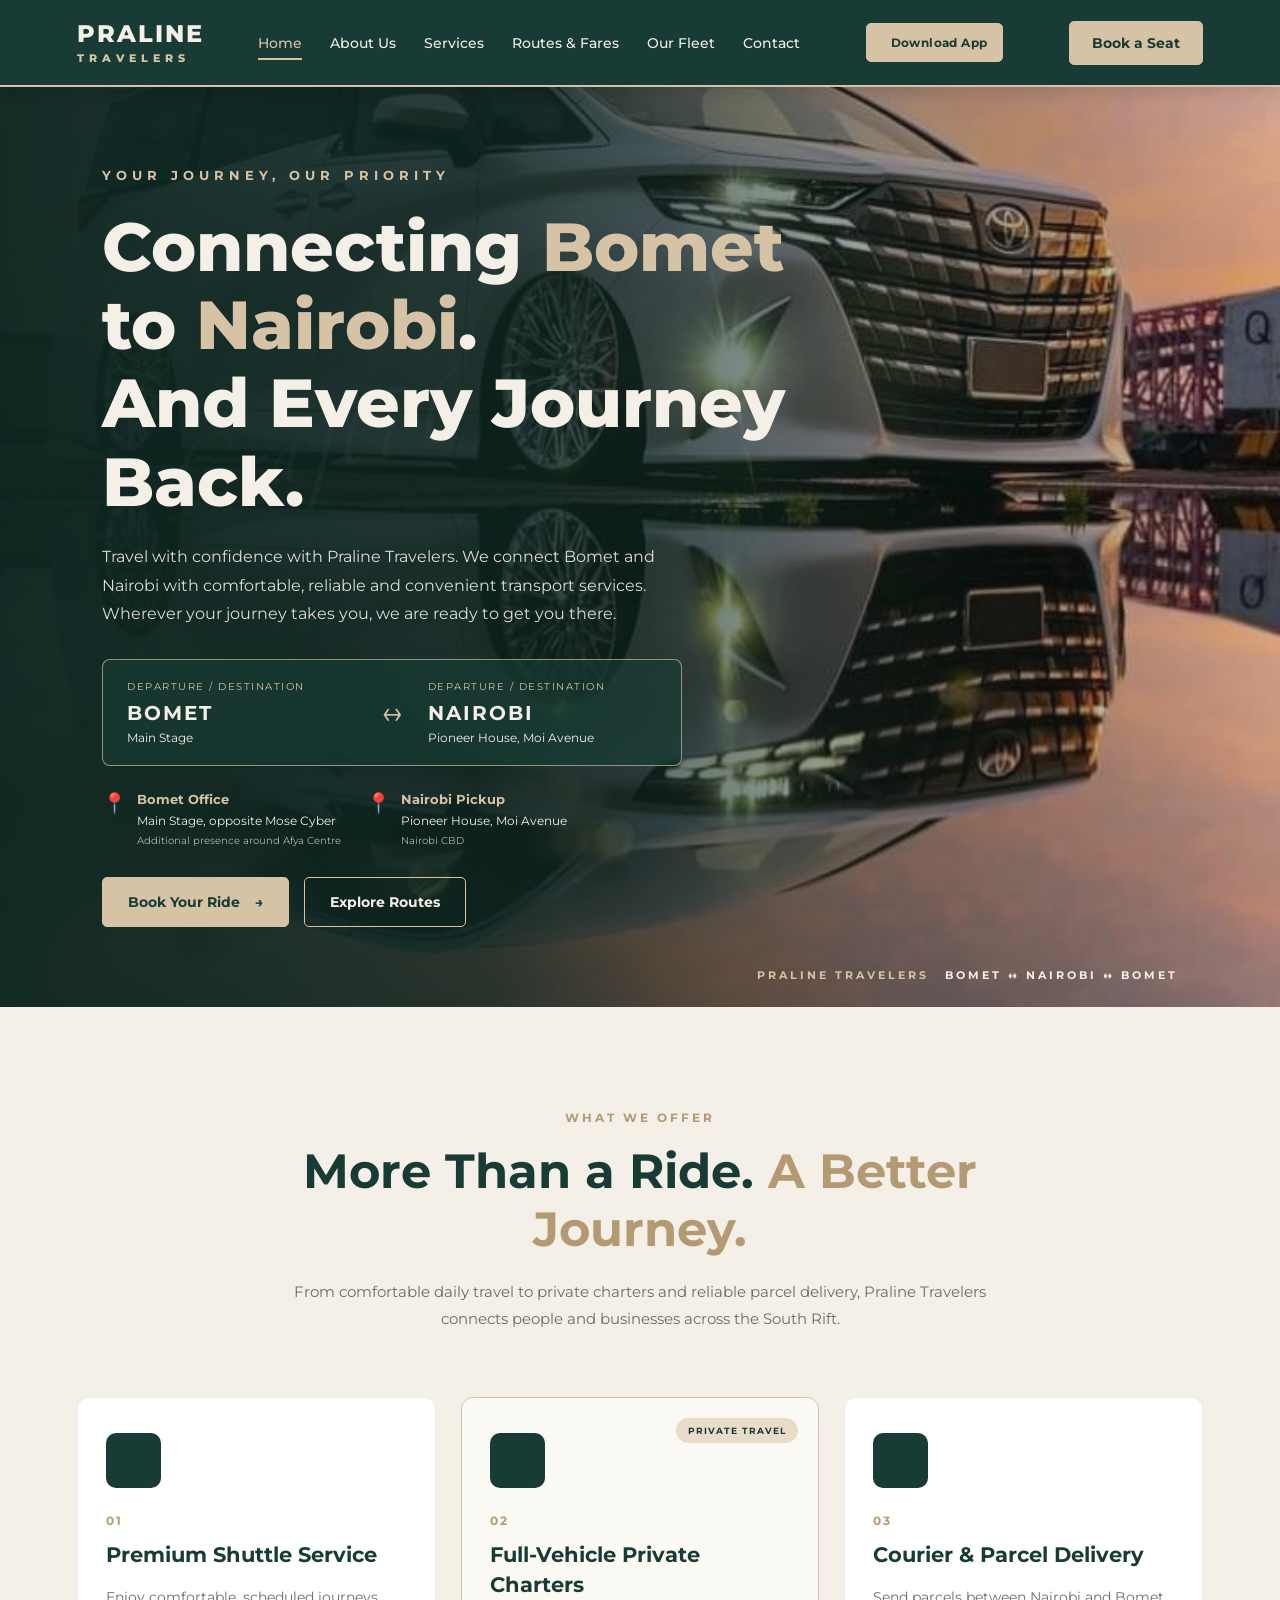
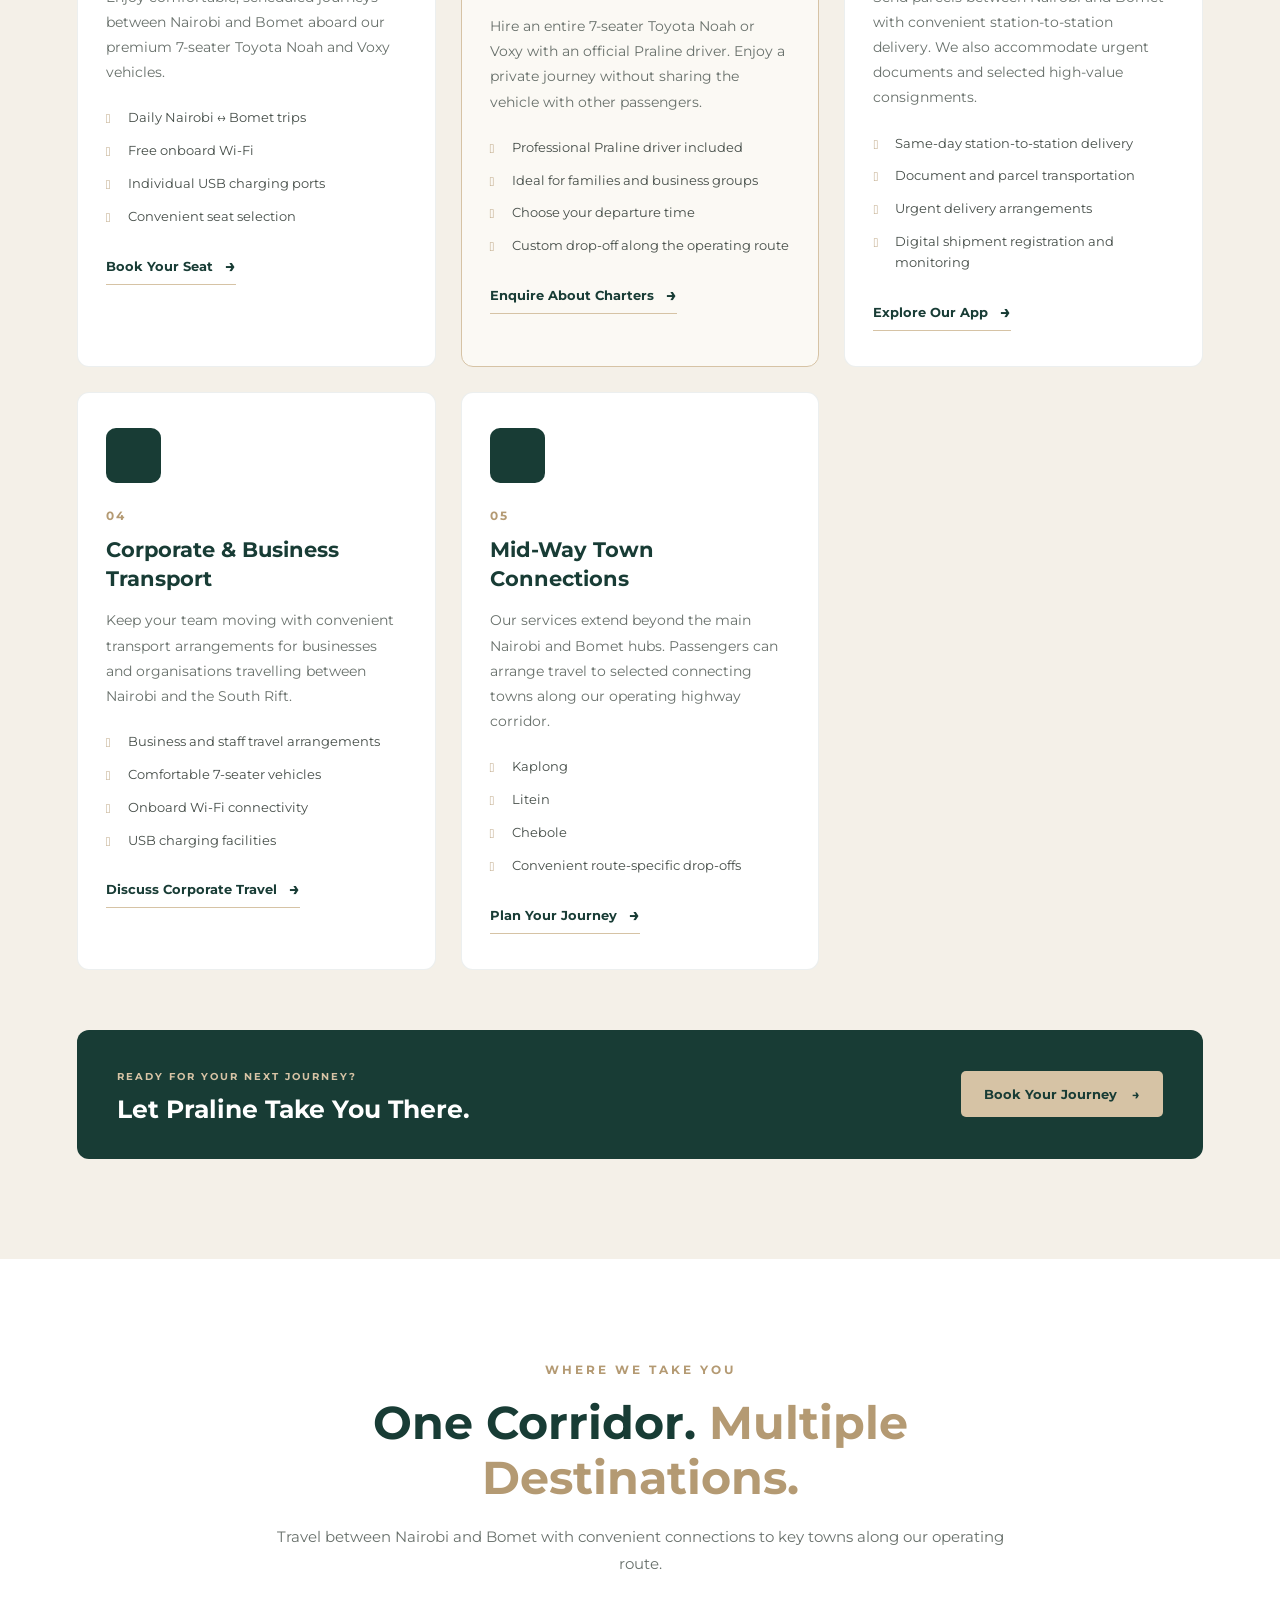
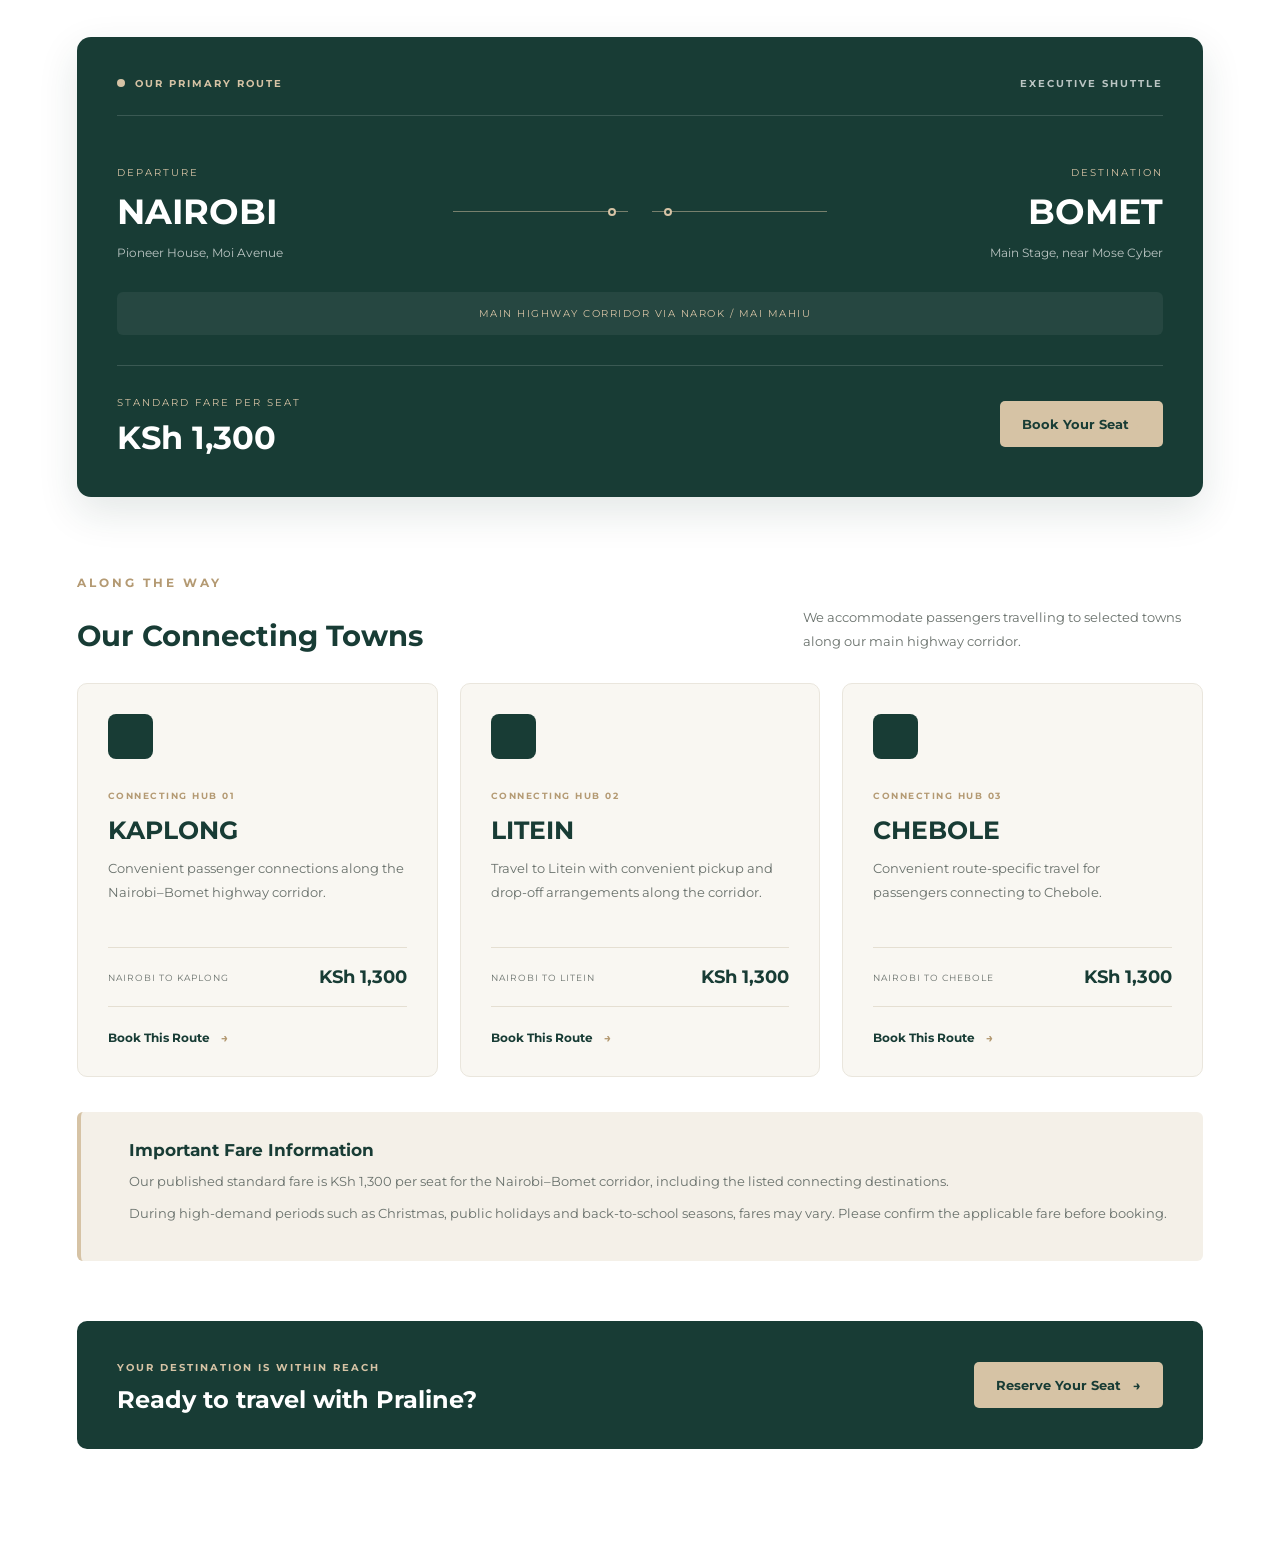
==== commit 541af5c4: "Added booking page" ====
--- a/index.html
+++ b/index.html
@@ -68,7 +68,7 @@
 
                 <!-- MOBILE BOOKING -->
                 <li class="mobile-booking">
-                    <a href="#booking">Book a Seat</a>
+                    <a href="booking.html">Book a seat</a>
                 </li>
 
             </ul>
@@ -82,7 +82,7 @@
 
 
             <!-- DESKTOP BOOKING BUTTON -->
-            <a href="#booking" class="book-btn">
+            <a href="booking.html" class="book-btn">
                 Book a Seat
             </a>
 
@@ -195,7 +195,7 @@
 
             <div class="hero-buttons">
 
-                <a href="#booking" class="hero-btn primary-btn">
+                <a href="booking.html" class="hero-btn primary-btn">
                     Book Your Ride <span>→</span>
                 </a>
 
@@ -268,7 +268,7 @@
                     <li>Convenient seat selection</li>
                 </ul>
 
-                <a href="#booking" class="service-link">
+                <a href="booking.html" class="service-link">
                     Book Your Seat <span>→</span>
                 </a>
 
@@ -400,7 +400,7 @@
                     <li>Convenient route-specific drop-offs</li>
                 </ul>
 
-                <a href="#booking" class="service-link">
+                <a href="booking.html" class="service-link">
                     Plan Your Journey <span>→</span>
                 </a>
 
@@ -420,7 +420,7 @@
                 </h3>
             </div>
 
-            <a href="#booking" class="services-cta">
+            <a href="booking.html" class="services-cta">
                 Book Your Journey <span>→</span>
             </a>
 
@@ -430,6 +430,236 @@
 
 </section>
 
+<!-- =========================================
+     ROUTES & FARES SECTION
+========================================= -->
+
+<section class="routes" id="routes">
+
+    <div class="routes-container">
+
+        <!-- SECTION HEADING -->
+        <div class="routes-heading">
+            <span class="section-subtitle">WHERE WE TAKE YOU</span>
+
+            <h2>
+                One Corridor.
+                <span>Multiple Destinations.</span>
+            </h2>
+
+            <p>
+                Travel between Nairobi and Bomet with convenient
+                connections to key towns along our operating route.
+            </p>
+        </div>
+
+
+        <!-- MAIN ROUTE -->
+        <div class="main-route-card">
+
+            <div class="route-top">
+                <span class="route-status">
+                    <span class="status-dot"></span>
+                    OUR PRIMARY ROUTE
+                </span>
+
+                <span class="route-type">
+                    EXECUTIVE SHUTTLE
+                </span>
+            </div>
+
+            <div class="route-journey">
+
+                <div class="route-city">
+                    <span>DEPARTURE</span>
+                    <h3>NAIROBI</h3>
+                    <p>Pioneer House, Moi Avenue</p>
+                </div>
+
+                <div class="route-line">
+                    <span class="route-line-dot"></span>
+                    <i class="fa-solid fa-van-shuttle"></i>
+                    <span class="route-line-dot"></span>
+                </div>
+
+                <div class="route-city destination">
+                    <span>DESTINATION</span>
+                    <h3>BOMET</h3>
+                    <p>Main Stage, near Mose Cyber</p>
+                </div>
+
+            </div>
+
+            <div class="route-highway">
+                <i class="fa-solid fa-road"></i>
+                MAIN HIGHWAY CORRIDOR VIA NAROK / MAI MAHIU
+            </div>
+
+            <div class="main-fare">
+
+                <div>
+                    <span>STANDARD FARE PER SEAT</span>
+                    <h3>KSh 1,300</h3>
+                </div>
+
+                <a href="booking.html" class="route-book-btn">
+                    Book Your Seat <span>→</span>
+                </a>
+
+            </div>
+
+        </div>
+
+
+        <!-- CONNECTING DESTINATIONS -->
+        <div class="connecting-heading">
+            <div>
+                <span class="section-subtitle">ALONG THE WAY</span>
+                <h3>Our Connecting Towns</h3>
+            </div>
+
+            <p>
+                We accommodate passengers travelling to selected
+                towns along our main highway corridor.
+            </p>
+        </div>
+
+
+        <div class="connecting-grid">
+
+            <!-- KAPLONG -->
+            <article class="connecting-card">
+
+                <div class="connecting-icon">
+                    <i class="fa-solid fa-location-dot"></i>
+                </div>
+
+                <span class="destination-label">CONNECTING HUB 01</span>
+
+                <h3>KAPLONG</h3>
+
+                <p>
+                    Convenient passenger connections along the
+                    Nairobi–Bomet highway corridor.
+                </p>
+
+                <div class="destination-fare">
+                    <span>NAIROBI TO KAPLONG</span>
+                    <strong>KSh 1,300</strong>
+                </div>
+
+                <a href="booking.html">
+                    Book This Route <span>→</span>
+                </a>
+
+            </article>
+
+
+            <!-- LITEIN -->
+            <article class="connecting-card">
+
+                <div class="connecting-icon">
+                    <i class="fa-solid fa-location-dot"></i>
+                </div>
+
+                <span class="destination-label">CONNECTING HUB 02</span>
+
+                <h3>LITEIN</h3>
+
+                <p>
+                    Travel to Litein with convenient pickup and
+                    drop-off arrangements along the corridor.
+                </p>
+
+                <div class="destination-fare">
+                    <span>NAIROBI TO LITEIN</span>
+                    <strong>KSh 1,300</strong>
+                </div>
+
+                <a href="booking.html">
+                    Book This Route <span>→</span>
+                </a>
+
+            </article>
+
+
+            <!-- CHEBOLE -->
+            <article class="connecting-card">
+
+                <div class="connecting-icon">
+                    <i class="fa-solid fa-location-dot"></i>
+                </div>
+
+                <span class="destination-label">CONNECTING HUB 03</span>
+
+                <h3>CHEBOLE</h3>
+
+                <p>
+                    Convenient route-specific travel for passengers
+                    connecting to Chebole.
+                </p>
+
+                <div class="destination-fare">
+                    <span>NAIROBI TO CHEBOLE</span>
+                    <strong>KSh 1,300</strong>
+                </div>
+
+                <a href="booking.html">
+                    Book This Route <span>→</span>
+                </a>
+
+            </article>
+
+        </div>
+
+
+        <!-- FARE INFORMATION -->
+        <div class="fare-information">
+
+            <div class="fare-info-icon">
+                <i class="fa-solid fa-circle-info"></i>
+            </div>
+
+            <div class="fare-info-content">
+
+                <h3>Important Fare Information</h3>
+
+                <p>
+                    Our published standard fare is KSh 1,300 per seat
+                    for the Nairobi–Bomet corridor, including the
+                    listed connecting destinations.
+                </p>
+
+                <p>
+                    During high-demand periods such as Christmas,
+                    public holidays and back-to-school seasons,
+                    fares may vary. Please confirm the applicable
+                    fare before booking.
+                </p>
+
+            </div>
+
+        </div>
+
+
+        <!-- ROUTE CTA -->
+        <div class="routes-bottom">
+
+            <div>
+                <span>YOUR DESTINATION IS WITHIN REACH</span>
+                <h3>Ready to travel with Praline?</h3>
+            </div>
+
+            <a href="booking.html" class="routes-cta">
+                Reserve Your Seat <span>→</span>
+            </a>
+
+        </div>
+
+    </div>
+
+</section>
+
 
 </main>
 
--- a/css/style.css
+++ b/css/style.css
@@ -1266,3 +1266,509 @@
     }
 
 }
+
+/* =========================================
+   PRALINE TRAVELERS
+   ROUTES & FARES SECTION
+========================================= */
+
+.routes {
+    background: #FFFFFF;
+    padding: 100px 6%;
+}
+
+.routes-container {
+    max-width: 1400px;
+    margin: 0 auto;
+}
+
+
+/* SECTION HEADING */
+
+.routes-heading {
+    max-width: 760px;
+    margin: 0 auto 60px;
+    text-align: center;
+}
+
+.routes-heading h2 {
+    color: #183C35;
+    font-size: clamp(30px, 4vw, 46px);
+    line-height: 1.2;
+    margin-bottom: 18px;
+}
+
+.routes-heading h2 span {
+    color: #B49A73;
+}
+
+.routes-heading p {
+    color: #68706B;
+    font-size: 15px;
+    line-height: 1.8;
+}
+
+
+/* MAIN ROUTE CARD */
+
+.main-route-card {
+    background: #183C35;
+    color: #FFFFFF;
+    border-radius: 14px;
+    padding: 40px;
+    box-shadow: 0 15px 40px rgba(24, 60, 53, 0.12);
+}
+
+.route-top {
+    display: flex;
+    justify-content: space-between;
+    align-items: center;
+    flex-wrap: wrap;
+    gap: 15px;
+    padding-bottom: 25px;
+    border-bottom: 1px solid rgba(255,255,255,0.15);
+}
+
+.route-status,
+.route-type {
+    font-size: 10px;
+    letter-spacing: 2px;
+    font-weight: 700;
+}
+
+.route-status {
+    display: flex;
+    align-items: center;
+    gap: 10px;
+    color: #D6C3A5;
+}
+
+.status-dot {
+    width: 8px;
+    height: 8px;
+    background: #D6C3A5;
+    border-radius: 50%;
+}
+
+.route-type {
+    color: #FFFFFF;
+    opacity: 0.7;
+}
+
+
+/* JOURNEY DISPLAY */
+
+.route-journey {
+    display: grid;
+    grid-template-columns: 1fr 1.2fr 1fr;
+    align-items: center;
+    gap: 25px;
+    padding: 45px 0 30px;
+}
+
+.route-city span {
+    color: #D6C3A5;
+    font-size: 10px;
+    letter-spacing: 2px;
+}
+
+.route-city h3 {
+    color: #FFFFFF;
+    font-size: clamp(24px, 3vw, 35px);
+    margin: 10px 0;
+}
+
+.route-city p {
+    color: rgba(255,255,255,0.7);
+    font-size: 12px;
+    line-height: 1.6;
+}
+
+.route-city.destination {
+    text-align: right;
+}
+
+
+/* ROUTE LINE */
+
+.route-line {
+    display: flex;
+    align-items: center;
+    justify-content: center;
+    position: relative;
+    gap: 12px;
+    color: #D6C3A5;
+}
+
+.route-line::before {
+    content: "";
+    position: absolute;
+    width: 100%;
+    height: 1px;
+    background: rgba(214,195,165,0.5);
+}
+
+.route-line i {
+    position: relative;
+    background: #183C35;
+    padding: 12px;
+    font-size: 20px;
+}
+
+.route-line-dot {
+    width: 8px;
+    height: 8px;
+    border: 2px solid #D6C3A5;
+    border-radius: 50%;
+    background: #183C35;
+    z-index: 1;
+}
+
+
+/* HIGHWAY INFORMATION */
+
+.route-highway {
+    display: flex;
+    justify-content: center;
+    align-items: center;
+    gap: 10px;
+    color: #D6C3A5;
+    font-size: 10px;
+    letter-spacing: 1.5px;
+    padding: 15px;
+    background: rgba(255,255,255,0.06);
+    border-radius: 6px;
+}
+
+
+/* MAIN FARE */
+
+.main-fare {
+    display: flex;
+    justify-content: space-between;
+    align-items: center;
+    gap: 20px;
+    margin-top: 30px;
+    padding-top: 25px;
+    border-top: 1px solid rgba(255,255,255,0.15);
+}
+
+.main-fare span {
+    color: #D6C3A5;
+    font-size: 10px;
+    letter-spacing: 2px;
+}
+
+.main-fare h3 {
+    font-size: 32px;
+    margin-top: 8px;
+}
+
+.route-book-btn {
+    background: #D6C3A5;
+    color: #183C35;
+    padding: 15px 22px;
+    border-radius: 5px;
+    text-decoration: none;
+    font-size: 13px;
+    font-weight: 700;
+    transition: background 0.3s ease;
+}
+
+.route-book-btn:hover {
+    background: #FFFFFF;
+}
+
+
+/* CONNECTING TOWNS HEADING */
+
+.connecting-heading {
+    display: flex;
+    justify-content: space-between;
+    align-items: flex-end;
+    gap: 25px;
+    margin: 75px 0 30px;
+}
+
+.connecting-heading h3 {
+    color: #183C35;
+    font-size: 29px;
+    margin-top: 10px;
+}
+
+.connecting-heading > p {
+    max-width: 400px;
+    color: #68706B;
+    font-size: 13px;
+    line-height: 1.8;
+}
+
+
+/* CONNECTING TOWN CARDS */
+
+.connecting-grid {
+    display: grid;
+    grid-template-columns: repeat(3, 1fr);
+    gap: 22px;
+}
+
+.connecting-card {
+    padding: 30px;
+    border: 1px solid #EAE6DD;
+    border-radius: 10px;
+    background: #F9F7F2;
+    transition: transform 0.3s ease,
+                box-shadow 0.3s ease;
+}
+
+.connecting-card:hover {
+    transform: translateY(-6px);
+    box-shadow: 0 15px 35px rgba(24,60,53,0.09);
+}
+
+.connecting-icon {
+    width: 45px;
+    height: 45px;
+    display: flex;
+    align-items: center;
+    justify-content: center;
+    background: #183C35;
+    color: #D6C3A5;
+    border-radius: 8px;
+    font-size: 18px;
+    margin-bottom: 25px;
+}
+
+.destination-label {
+    color: #B49A73;
+    font-size: 9px;
+    font-weight: 700;
+    letter-spacing: 1.5px;
+}
+
+.connecting-card h3 {
+    color: #183C35;
+    font-size: 25px;
+    margin: 12px 0;
+}
+
+.connecting-card > p {
+    color: #68706B;
+    font-size: 13px;
+    line-height: 1.8;
+    min-height: 70px;
+}
+
+
+/* DESTINATION FARE */
+
+.destination-fare {
+    display: flex;
+    justify-content: space-between;
+    align-items: center;
+    gap: 10px;
+    padding: 18px 0;
+    margin: 20px 0;
+    border-top: 1px solid #E5DFD2;
+    border-bottom: 1px solid #E5DFD2;
+}
+
+.destination-fare span {
+    color: #68706B;
+    font-size: 9px;
+    letter-spacing: 1px;
+}
+
+.destination-fare strong {
+    color: #183C35;
+    font-size: 18px;
+    white-space: nowrap;
+}
+
+.connecting-card > a {
+    color: #183C35;
+    text-decoration: none;
+    font-size: 12px;
+    font-weight: 700;
+}
+
+.connecting-card > a span {
+    margin-left: 8px;
+    color: #B49A73;
+}
+
+
+/* FARE INFORMATION */
+
+.fare-information {
+    display: flex;
+    align-items: flex-start;
+    gap: 20px;
+    padding: 28px;
+    margin-top: 35px;
+    background: #F4F0E8;
+    border-left: 4px solid #D6C3A5;
+    border-radius: 6px;
+}
+
+.fare-info-icon {
+    color: #183C35;
+    font-size: 23px;
+}
+
+.fare-info-content h3 {
+    color: #183C35;
+    font-size: 17px;
+    margin-bottom: 10px;
+}
+
+.fare-info-content p {
+    color: #68706B;
+    font-size: 13px;
+    line-height: 1.8;
+    margin-bottom: 8px;
+}
+
+
+/* BOTTOM CTA */
+
+.routes-bottom {
+    display: flex;
+    justify-content: space-between;
+    align-items: center;
+    gap: 25px;
+    padding: 35px 40px;
+    margin-top: 60px;
+    background: #183C35;
+    border-radius: 10px;
+}
+
+.routes-bottom > div > span {
+    color: #D6C3A5;
+    font-size: 10px;
+    letter-spacing: 2px;
+    font-weight: 700;
+}
+
+.routes-bottom h3 {
+    color: #FFFFFF;
+    font-size: 24px;
+    margin-top: 10px;
+}
+
+.routes-cta {
+    display: inline-flex;
+    align-items: center;
+    gap: 12px;
+    padding: 15px 22px;
+    background: #D6C3A5;
+    color: #183C35;
+    text-decoration: none;
+    font-size: 13px;
+    font-weight: 700;
+    border-radius: 5px;
+    white-space: nowrap;
+}
+
+.routes-cta:hover {
+    background: #FFFFFF;
+}
+
+
+/* =========================================
+   TABLET
+========================================= */
+
+@media (max-width: 950px) {
+
+    .connecting-grid {
+        grid-template-columns: repeat(2, 1fr);
+    }
+
+}
+
+
+/* =========================================
+   MOBILE
+========================================= */
+
+@media (max-width: 650px) {
+
+    .routes {
+        padding: 75px 5%;
+    }
+
+    .main-route-card {
+        padding: 25px 20px;
+    }
+
+    .route-journey {
+        grid-template-columns: 1fr;
+        gap: 25px;
+        padding: 35px 0;
+        text-align: center;
+    }
+
+    .route-city.destination {
+        text-align: center;
+    }
+
+    .route-line {
+        min-height: 35px;
+    }
+
+    .route-line::before {
+        width: 1px;
+        height: 100%;
+    }
+
+    .route-line i {
+        transform: rotate(90deg);
+    }
+
+    .route-highway {
+        text-align: center;
+        font-size: 9px;
+        line-height: 1.7;
+    }
+
+    .main-fare {
+        flex-direction: column;
+        align-items: flex-start;
+    }
+
+    .route-book-btn {
+        width: 100%;
+        text-align: center;
+    }
+
+    .connecting-heading {
+        flex-direction: column;
+        align-items: flex-start;
+        margin-top: 55px;
+    }
+
+    .connecting-grid {
+        grid-template-columns: 1fr;
+    }
+
+    .connecting-card > p {
+        min-height: auto;
+    }
+
+    .fare-information {
+        padding: 22px 18px;
+    }
+
+    .routes-bottom {
+        flex-direction: column;
+        align-items: flex-start;
+        padding: 30px 24px;
+    }
+
+    .routes-cta {
+        width: 100%;
+        justify-content: center;
+    }
+
+}
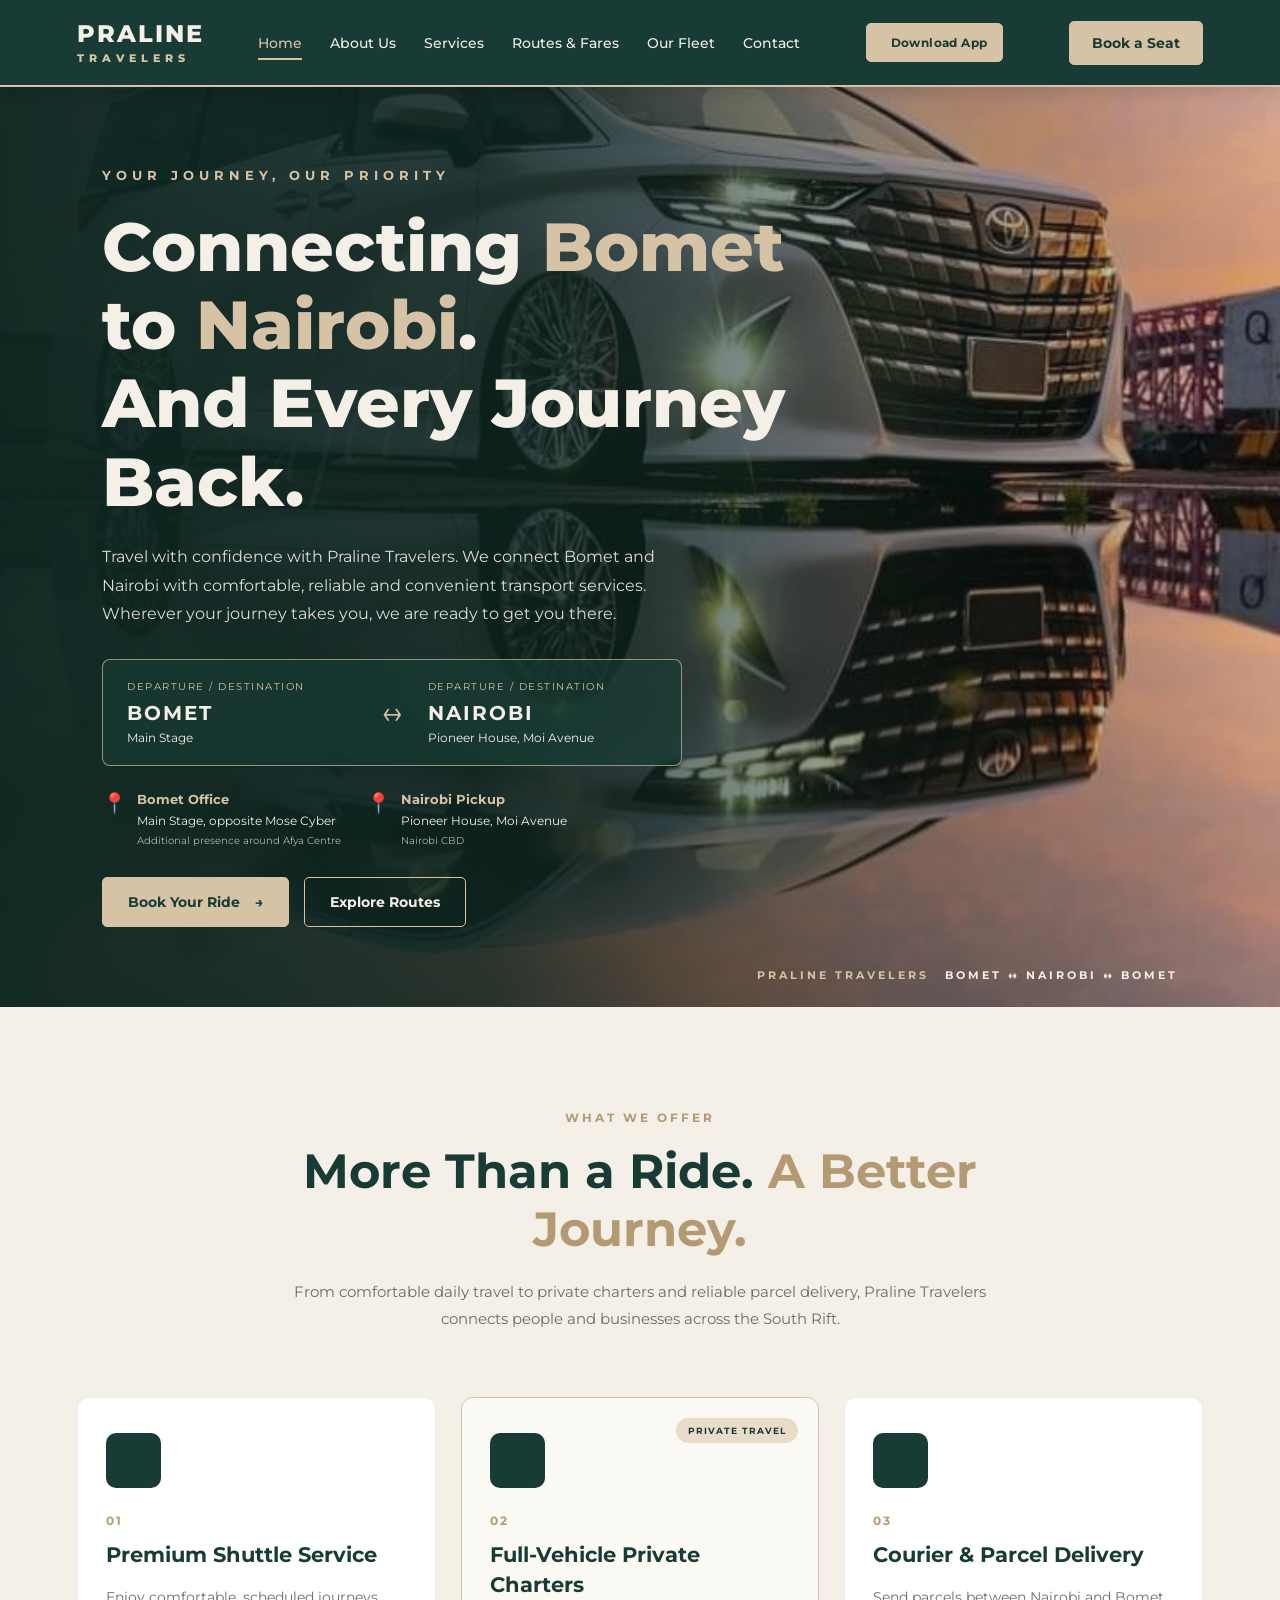
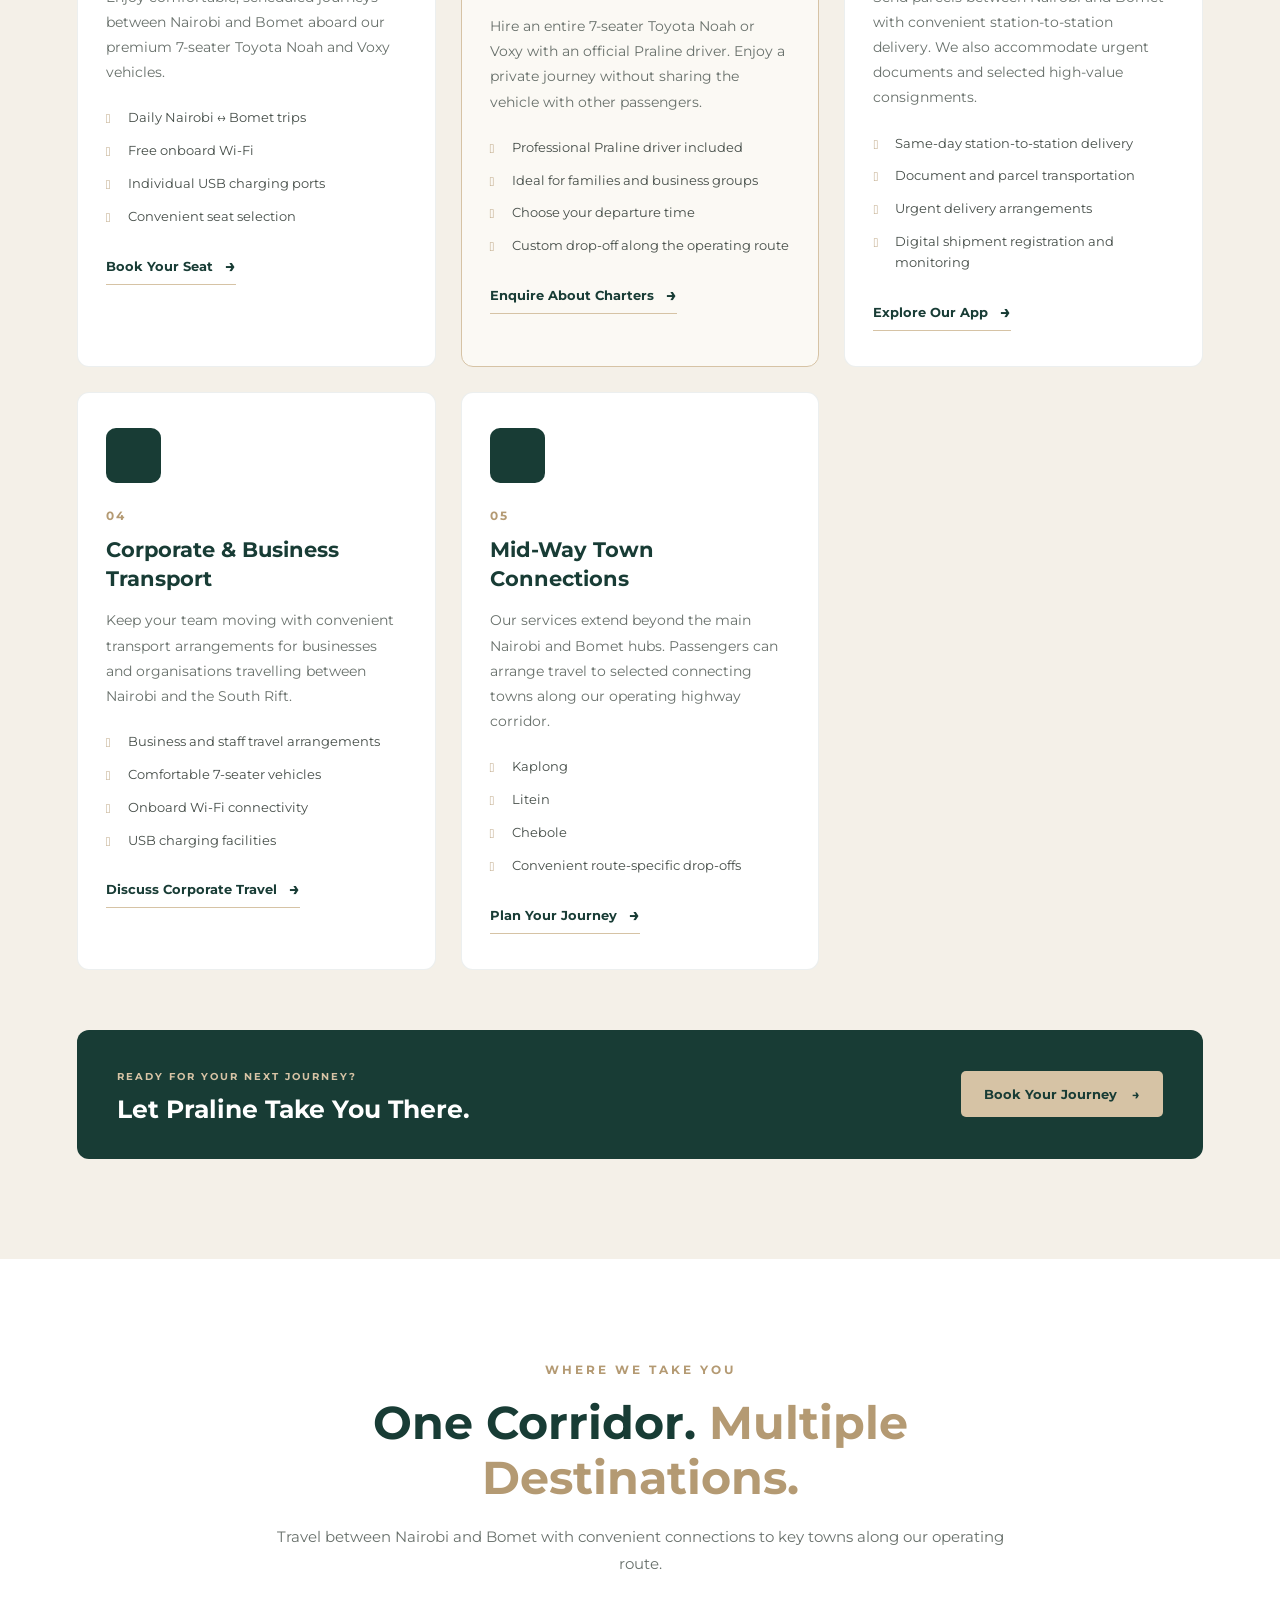
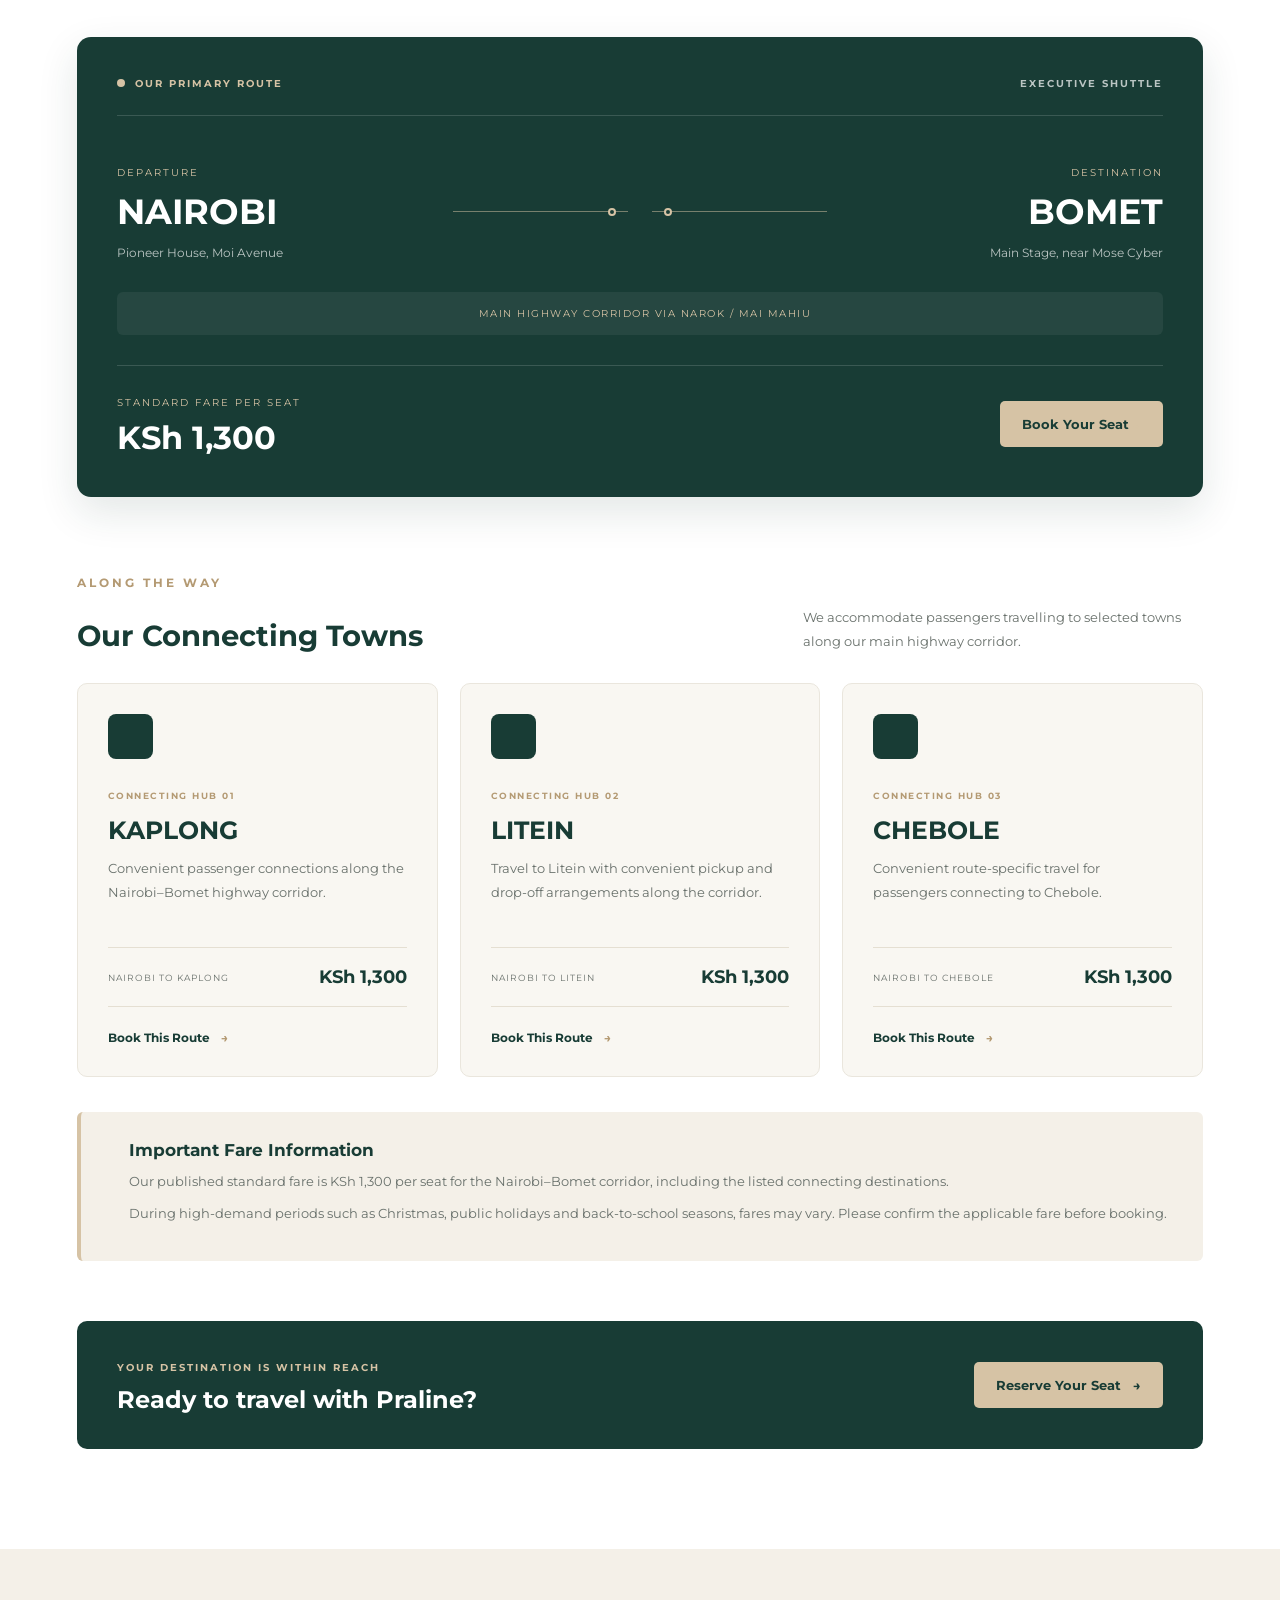
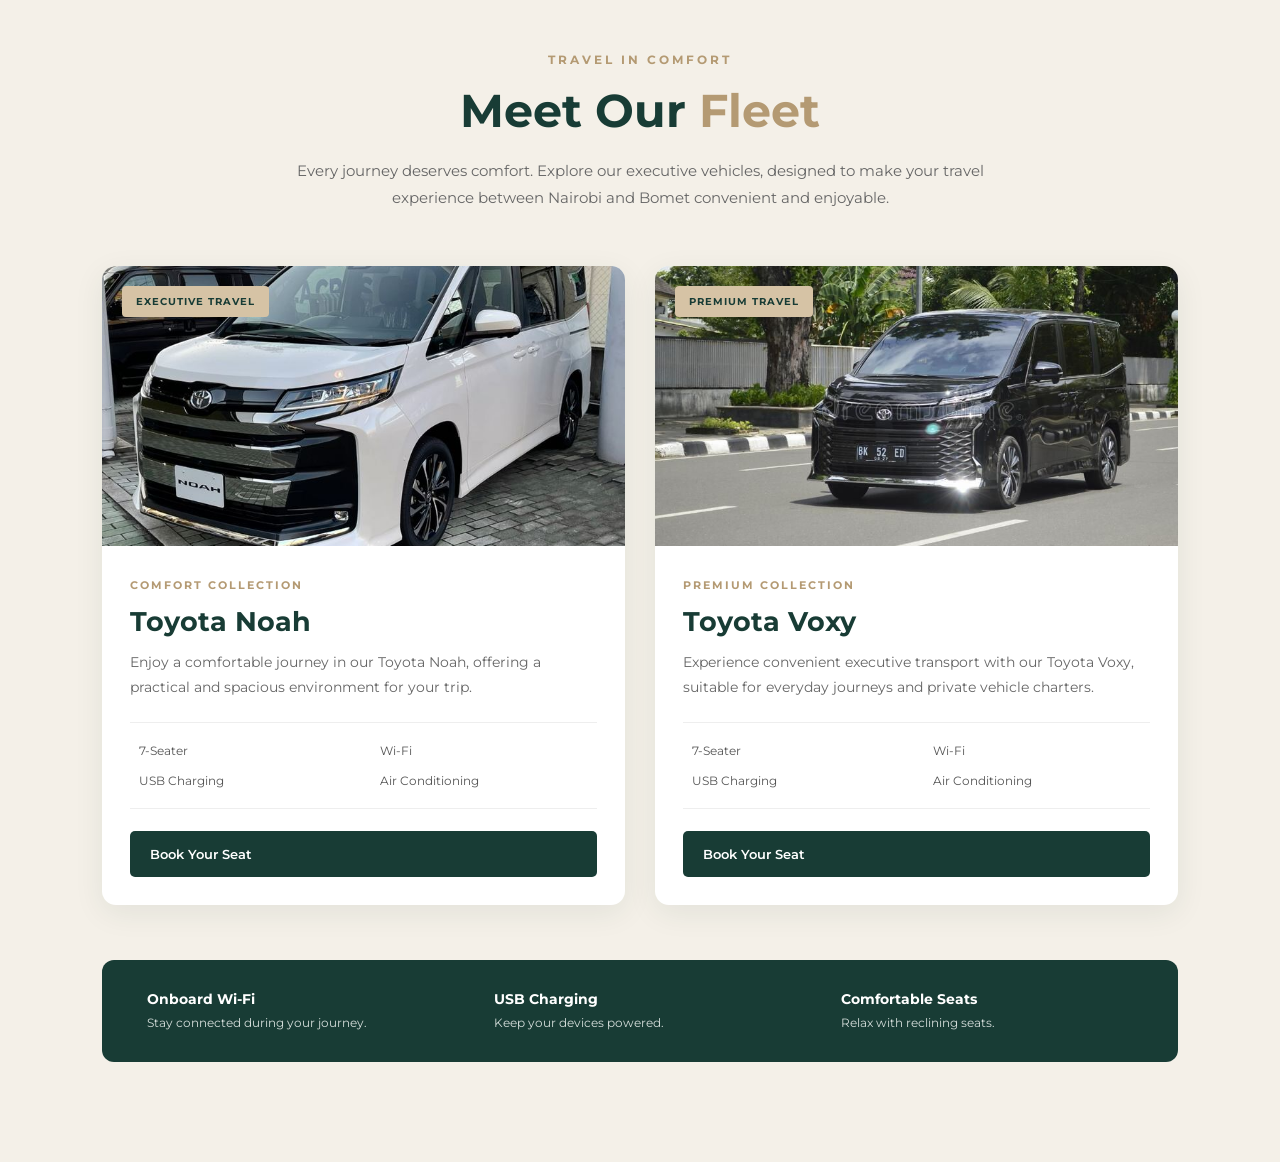
==== commit e39c6bc7: "Added vehicle pictures and section" ====
--- a/index.html
+++ b/index.html
@@ -660,6 +660,145 @@
 
 </section>
 
+<!-- =========================================
+     PRALINE TRAVELERS - OUR FLEET
+========================================= -->
+
+<section class="fleet" id="fleet">
+
+    <div class="fleet-container">
+
+        <!-- Section heading -->
+        <div class="fleet-heading">
+            <span class="fleet-subtitle">TRAVEL IN COMFORT</span>
+
+            <h2>Meet Our <span>Fleet</span></h2>
+
+            <p>
+                Every journey deserves comfort. Explore our executive
+                vehicles, designed to make your travel experience
+                between Nairobi and Bomet convenient and enjoyable.
+            </p>
+        </div>
+
+
+        <!-- Vehicle cards -->
+        <div class="fleet-grid">
+
+            <!-- Toyota Noah -->
+            <article class="fleet-card">
+
+                <div class="fleet-image">
+                    <img
+                        src="./images/toyota-noahjpg.jpg"
+                        alt="Toyota Noah operated by Praline Travelers"
+                    >
+
+                    <span class="fleet-tag">EXECUTIVE TRAVEL</span>
+                </div>
+
+                <div class="fleet-content">
+
+                    <span class="fleet-category">COMFORT COLLECTION</span>
+
+                    <h3>Toyota Noah</h3>
+
+                    <p>
+                        Enjoy a comfortable journey in our Toyota Noah,
+                        offering a practical and spacious environment
+                        for your trip.
+                    </p>
+
+                    <div class="fleet-specs">
+                        <span><i class="fa-solid fa-users"></i> 7-Seater</span>
+                        <span><i class="fa-solid fa-wifi"></i> Wi-Fi</span>
+                        <span><i class="fa-solid fa-plug"></i> USB Charging</span>
+                        <span><i class="fa-solid fa-snowflake"></i> Air Conditioning</span>
+                    </div>
+
+                    <a href="booking.html" class="fleet-book-btn">
+                        Book Your Seat <i class="fa-solid fa-arrow-right"></i>
+                    </a>
+
+                </div>
+            </article>
+
+
+            <!-- Toyota Voxy -->
+            <article class="fleet-card">
+
+                <div class="fleet-image">
+                    <img
+                        src="./images/toyota-voxy.jpg"
+                        alt="Toyota Voxy operated by Praline Travelers"
+                    >
+
+                    <span class="fleet-tag">PREMIUM TRAVEL</span>
+                </div>
+
+                <div class="fleet-content">
+
+                    <span class="fleet-category">PREMIUM COLLECTION</span>
+
+                    <h3>Toyota Voxy</h3>
+
+                    <p>
+                        Experience convenient executive transport
+                        with our Toyota Voxy, suitable for everyday
+                        journeys and private vehicle charters.
+                    </p>
+
+                    <div class="fleet-specs">
+                        <span><i class="fa-solid fa-users"></i> 7-Seater</span>
+                        <span><i class="fa-solid fa-wifi"></i> Wi-Fi</span>
+                        <span><i class="fa-solid fa-plug"></i> USB Charging</span>
+                        <span><i class="fa-solid fa-snowflake"></i> Air Conditioning</span>
+                    </div>
+
+                    <a href="booking.html" class="fleet-book-btn">
+                        Book Your Seat <i class="fa-solid fa-arrow-right"></i>
+                    </a>
+
+                </div>
+            </article>
+
+        </div>
+
+
+        <!-- Fleet features -->
+        <div class="fleet-bottom">
+
+            <div class="fleet-feature">
+                <i class="fa-solid fa-wifi"></i>
+                <div>
+                    <h4>Onboard Wi-Fi</h4>
+                    <p>Stay connected during your journey.</p>
+                </div>
+            </div>
+
+            <div class="fleet-feature">
+                <i class="fa-solid fa-plug"></i>
+                <div>
+                    <h4>USB Charging</h4>
+                    <p>Keep your devices powered.</p>
+                </div>
+            </div>
+
+            <div class="fleet-feature">
+                <i class="fa-solid fa-couch"></i>
+                <div>
+                    <h4>Comfortable Seats</h4>
+                    <p>Relax with reclining seats.</p>
+                </div>
+            </div>
+
+        </div>
+
+    </div>
+
+</section>
+
+
 
 </main>
 
--- a/css/style.css
+++ b/css/style.css
@@ -1772,3 +1772,278 @@
     }
 
 }
+
+/* =========================================
+   PRALINE TRAVELERS
+   OUR FLEET SECTION
+========================================= */
+
+.fleet {
+    width: 100%;
+    padding: 100px 8%;
+    background: #F4F0E8;
+}
+
+.fleet-container {
+    max-width: 1200px;
+    margin: 0 auto;
+}
+
+.fleet-heading {
+    max-width: 700px;
+    margin: 0 auto 55px;
+    text-align: center;
+}
+
+.fleet-subtitle {
+    display: inline-block;
+    color: #B49A73;
+    font-size: 12px;
+    font-weight: 700;
+    letter-spacing: 3px;
+    margin-bottom: 15px;
+}
+
+.fleet-heading h2 {
+    color: #183C35;
+    font-size: clamp(32px, 4vw, 46px);
+    margin-bottom: 18px;
+}
+
+.fleet-heading h2 span {
+    color: #B49A73;
+}
+
+.fleet-heading p {
+    color: #666;
+    font-size: 15px;
+    line-height: 1.8;
+}
+
+
+/* VEHICLE GRID */
+
+.fleet-grid {
+    display: grid;
+    grid-template-columns: repeat(2, minmax(0, 1fr));
+    gap: 30px;
+}
+
+.fleet-card {
+    background: #fff;
+    border-radius: 14px;
+    overflow: hidden;
+    box-shadow: 0 8px 30px rgba(24, 60, 53, 0.08);
+    transition: transform 0.35s ease, box-shadow 0.35s ease;
+}
+
+.fleet-card:hover {
+    transform: translateY(-8px);
+    box-shadow: 0 16px 40px rgba(24, 60, 53, 0.15);
+}
+
+
+/* VEHICLE IMAGE */
+
+.fleet-image {
+    position: relative;
+    height: 280px;
+    overflow: hidden;
+}
+
+.fleet-image img {
+    width: 100%;
+    height: 100%;
+    object-fit: cover;
+    display: block;
+    transition: transform 0.5s ease;
+}
+
+.fleet-card:hover .fleet-image img {
+    transform: scale(1.06);
+}
+
+.fleet-tag {
+    position: absolute;
+    top: 20px;
+    left: 20px;
+    background: #D6C3A5;
+    color: #183C35;
+    padding: 9px 14px;
+    border-radius: 4px;
+    font-size: 10px;
+    font-weight: 700;
+    letter-spacing: 1px;
+}
+
+
+/* VEHICLE DETAILS */
+
+.fleet-content {
+    padding: 28px;
+}
+
+.fleet-category {
+    color: #B49A73;
+    font-size: 11px;
+    font-weight: 700;
+    letter-spacing: 2px;
+}
+
+.fleet-content h3 {
+    color: #183C35;
+    font-size: 27px;
+    margin: 12px 0;
+}
+
+.fleet-content > p {
+    color: #666;
+    font-size: 14px;
+    line-height: 1.8;
+    margin-bottom: 22px;
+}
+
+
+/* VEHICLE FEATURES */
+
+.fleet-specs {
+    display: grid;
+    grid-template-columns: repeat(2, 1fr);
+    gap: 15px;
+    padding: 20px 0;
+    border-top: 1px solid #eee;
+    border-bottom: 1px solid #eee;
+}
+
+.fleet-specs span {
+    display: flex;
+    align-items: center;
+    gap: 9px;
+    color: #555;
+    font-size: 12px;
+}
+
+.fleet-specs i {
+    color: #B49A73;
+    font-size: 15px;
+}
+
+
+/* BOOKING BUTTON */
+
+.fleet-book-btn {
+    display: flex;
+    justify-content: space-between;
+    align-items: center;
+    background: #183C35;
+    color: #fff;
+    text-decoration: none;
+    padding: 15px 20px;
+    margin-top: 22px;
+    border-radius: 5px;
+    font-size: 13px;
+    font-weight: 600;
+    transition: background 0.3s ease;
+}
+
+.fleet-book-btn:hover {
+    background: #B49A73;
+    color: #183C35;
+}
+
+
+/* BOTTOM FEATURES */
+
+.fleet-bottom {
+    display: grid;
+    grid-template-columns: repeat(3, 1fr);
+    gap: 25px;
+    margin-top: 55px;
+    padding: 30px;
+    background: #183C35;
+    border-radius: 12px;
+}
+
+.fleet-feature {
+    display: flex;
+    align-items: center;
+    gap: 15px;
+}
+
+.fleet-feature > i {
+    color: #D6C3A5;
+    font-size: 25px;
+}
+
+.fleet-feature h4 {
+    color: #fff;
+    font-size: 14px;
+    margin-bottom: 6px;
+}
+
+.fleet-feature p {
+    color: #d5dedb;
+    font-size: 12px;
+    line-height: 1.5;
+}
+
+
+/* RESPONSIVE DESIGN */
+
+@media (max-width: 900px) {
+
+    .fleet {
+        padding: 80px 5%;
+    }
+
+    .fleet-grid {
+        gap: 20px;
+    }
+
+    .fleet-image {
+        height: 230px;
+    }
+
+    .fleet-content {
+        padding: 22px;
+    }
+
+    .fleet-bottom {
+        grid-template-columns: 1fr;
+        gap: 22px;
+    }
+}
+
+
+@media (max-width: 650px) {
+
+    .fleet {
+        padding: 65px 5%;
+    }
+
+    .fleet-heading {
+        margin-bottom: 35px;
+    }
+
+    .fleet-grid {
+        grid-template-columns: 1fr;
+    }
+
+    .fleet-image {
+        height: 240px;
+    }
+
+    .fleet-content h3 {
+        font-size: 24px;
+    }
+
+    .fleet-specs {
+        gap: 13px 8px;
+    }
+
+    .fleet-bottom {
+        margin-top: 35px;
+        padding: 25px 20px;
+    }
+
+}
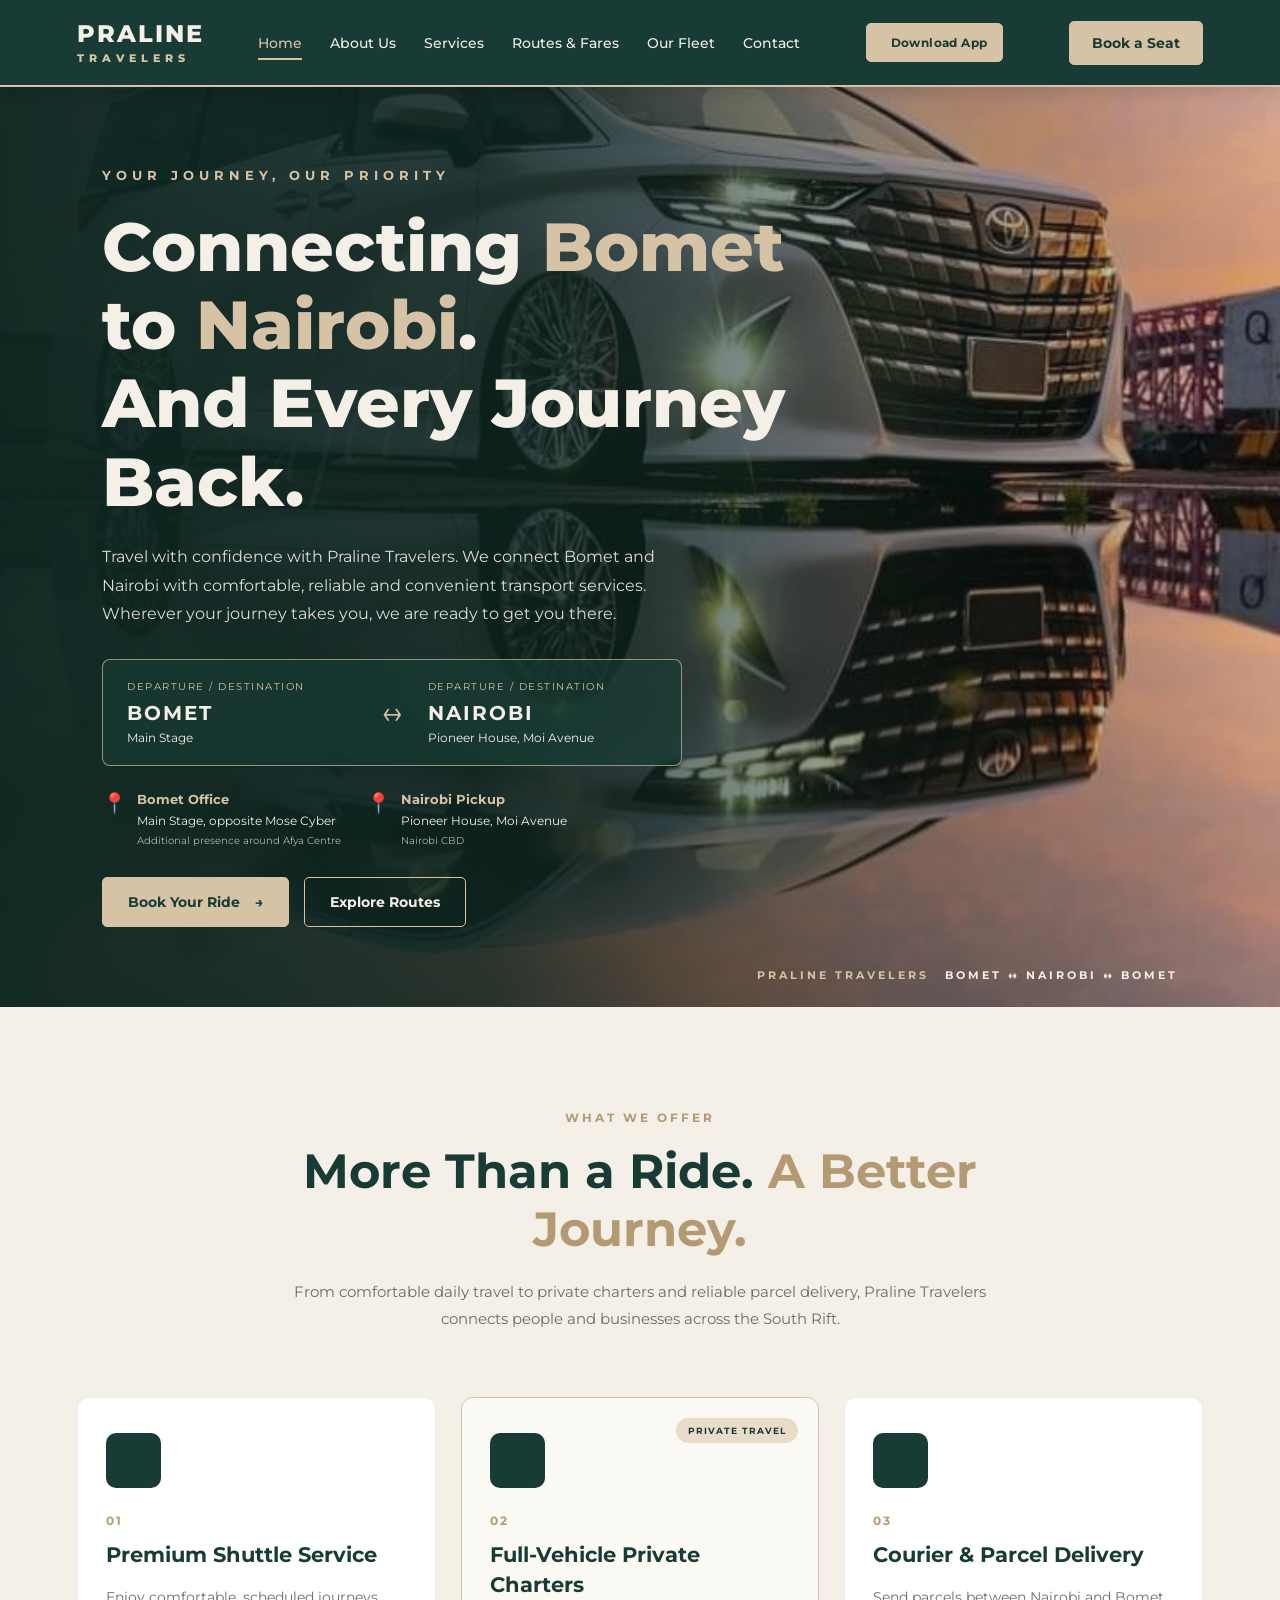
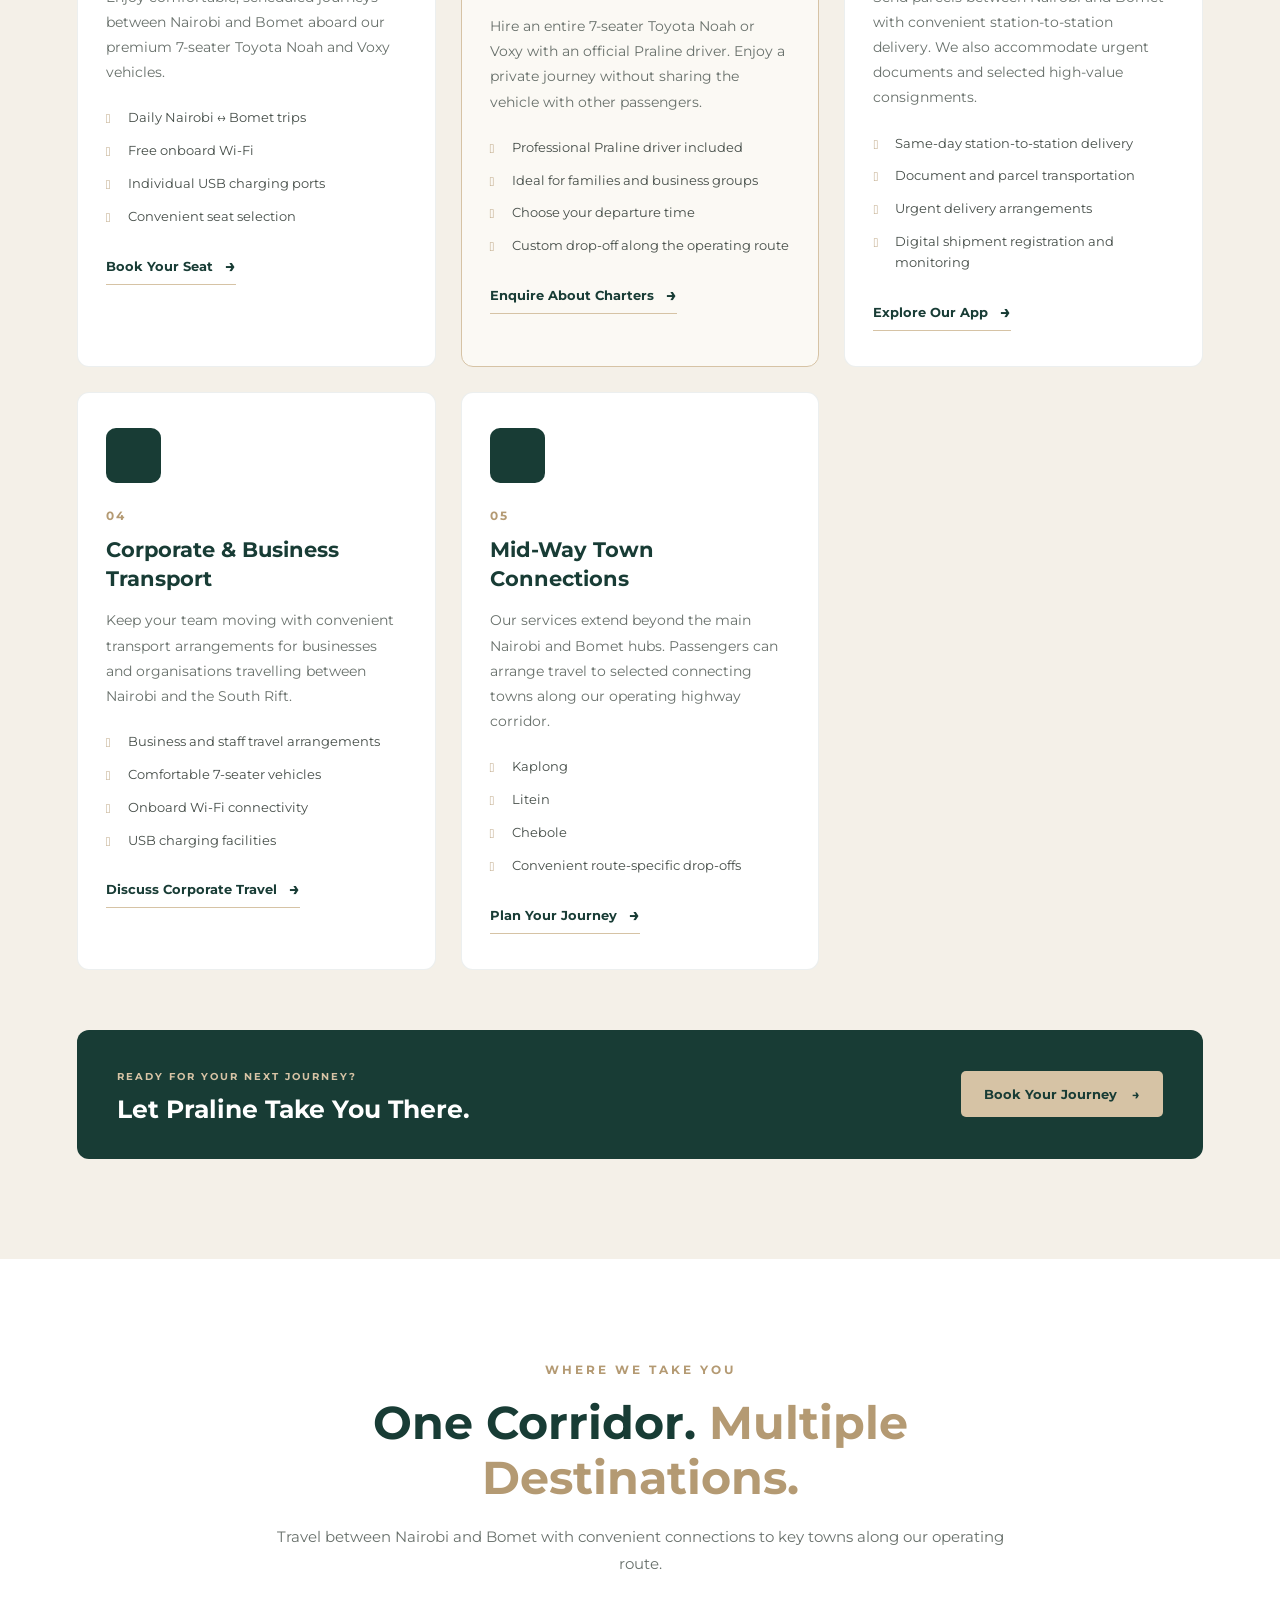
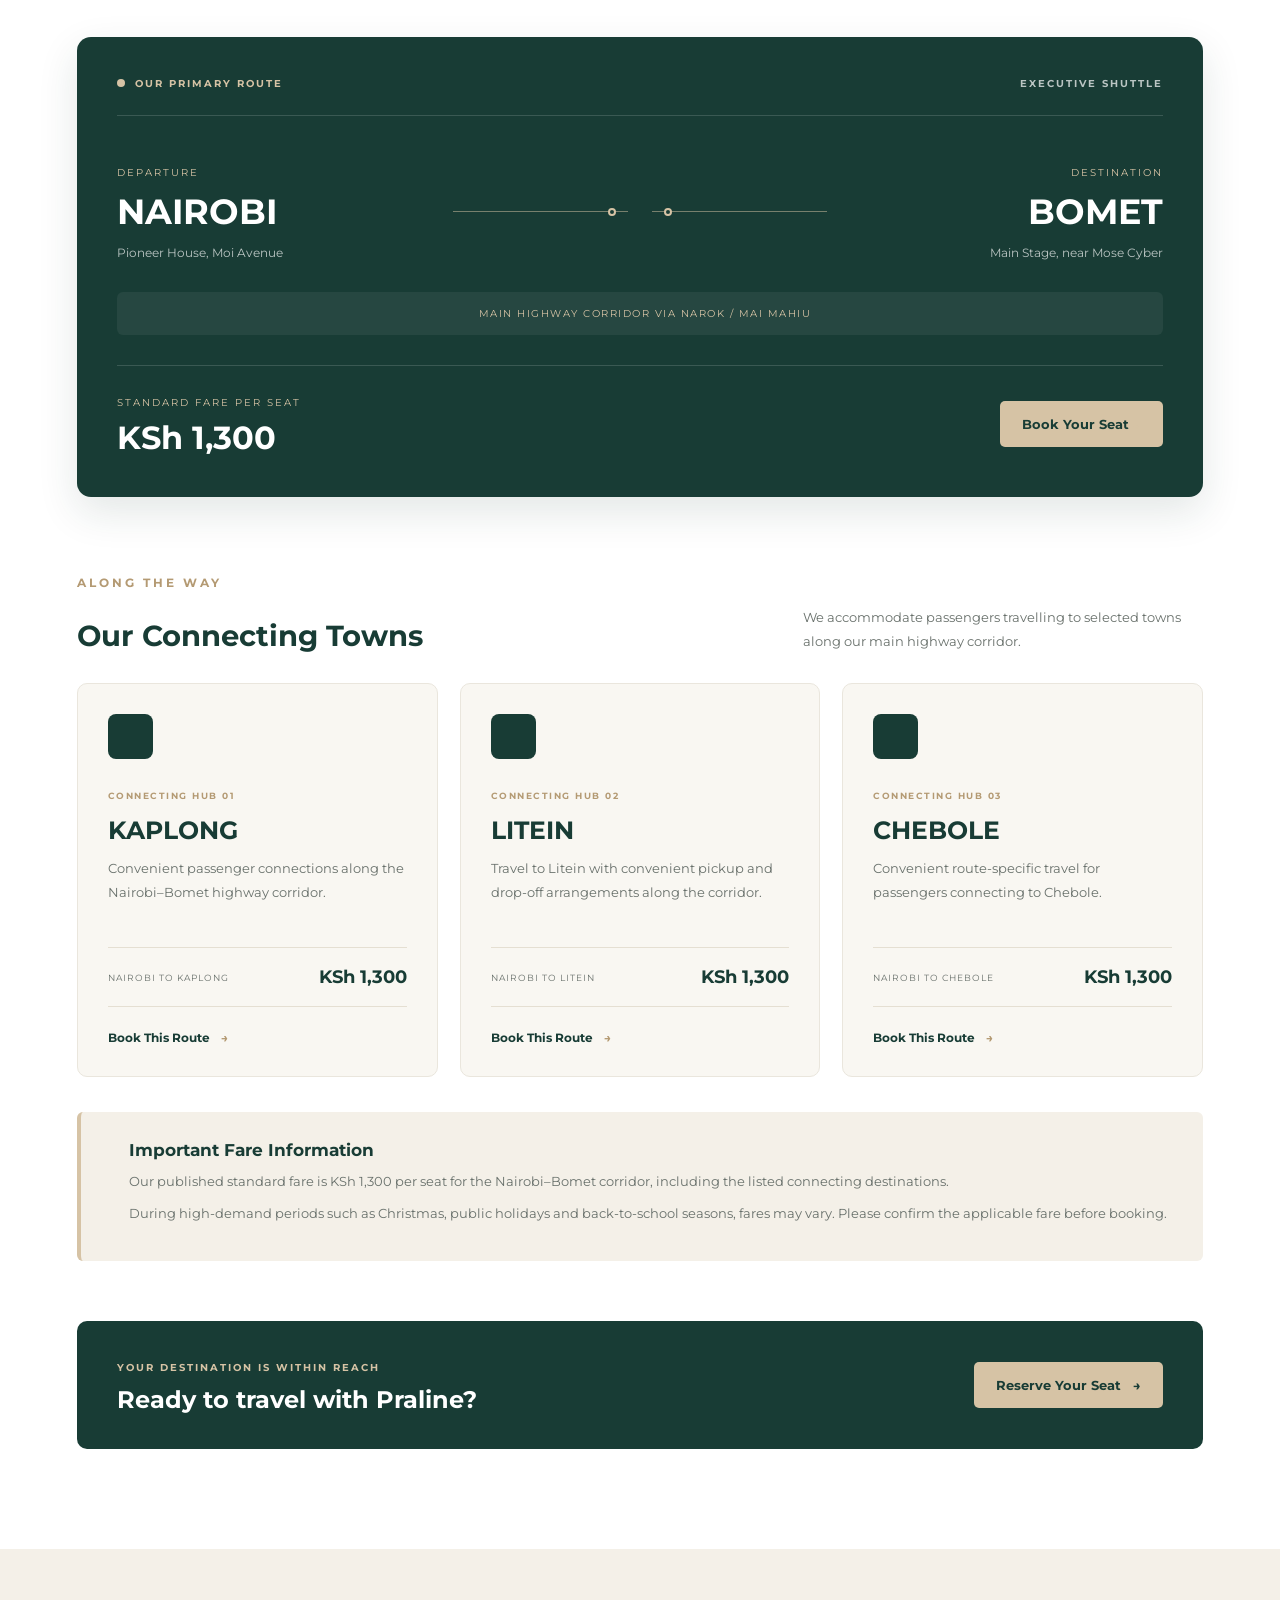
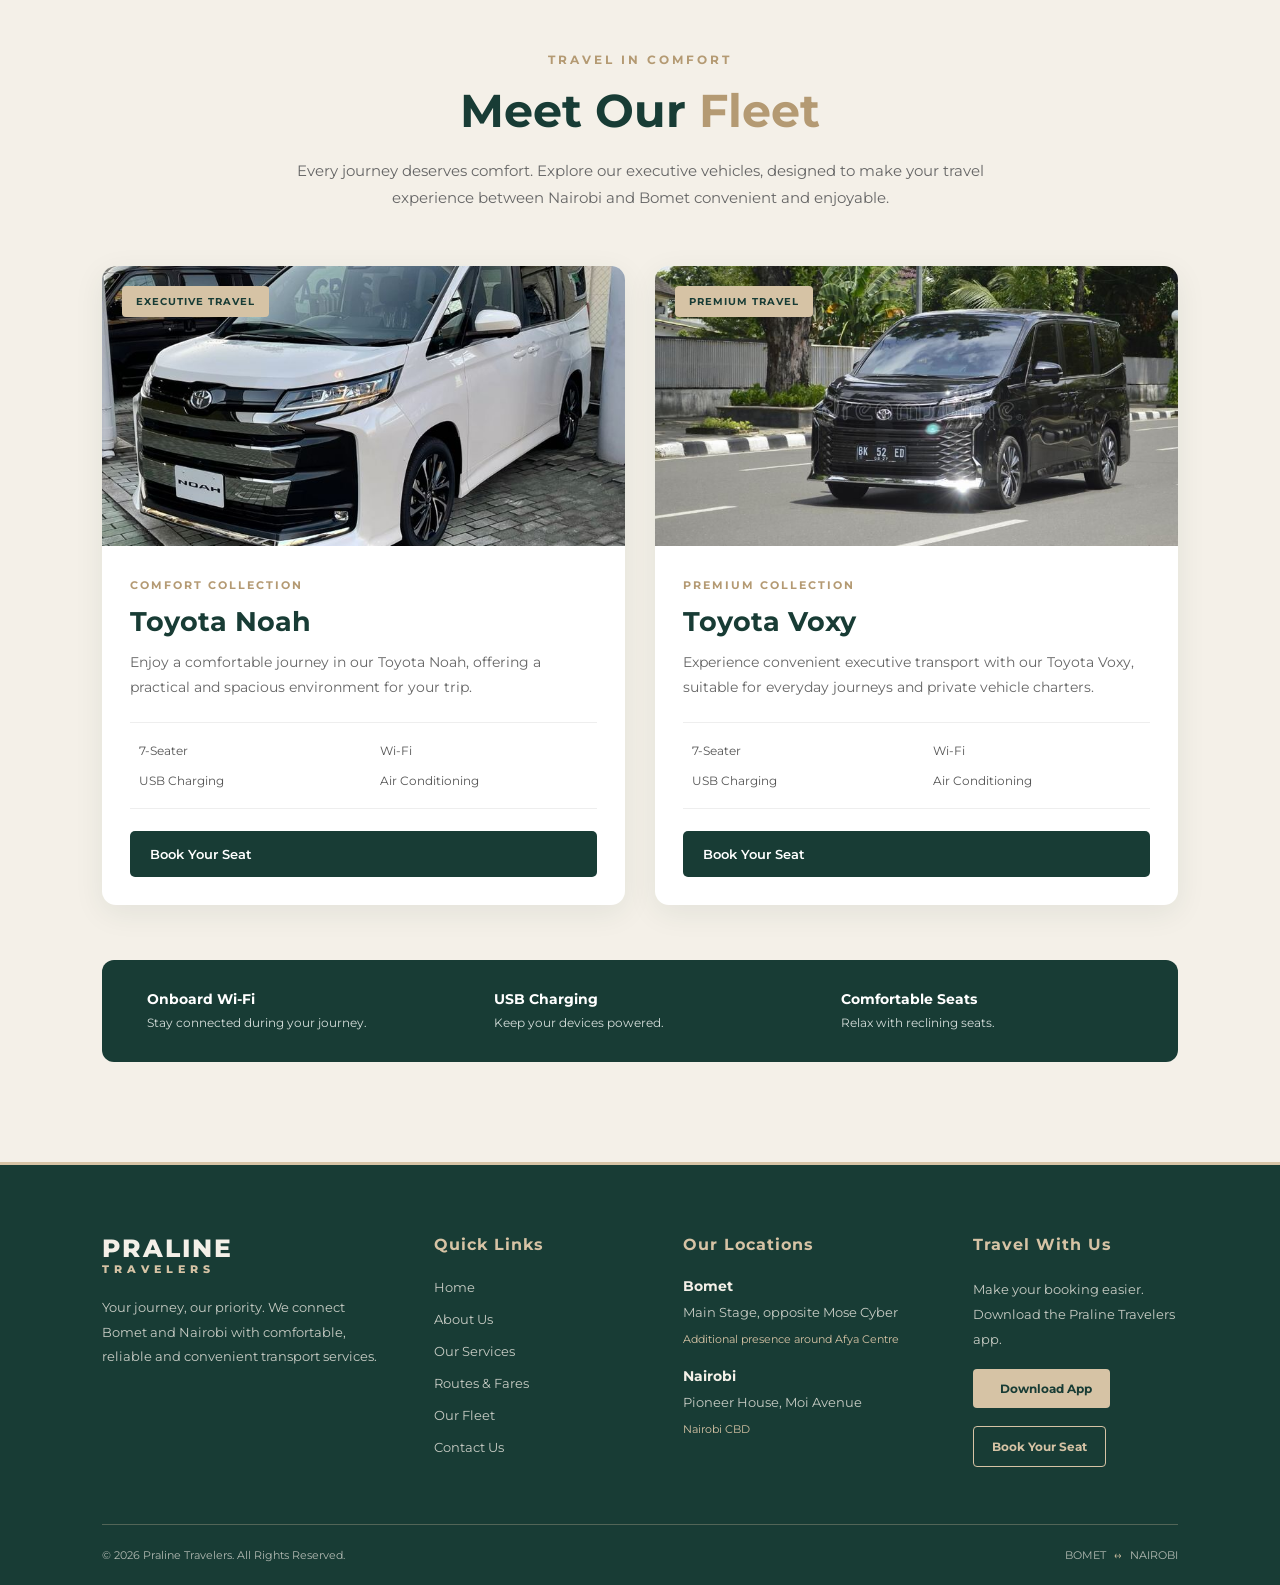
==== commit 2337a9ab: "added contact page  and made some modification on files" ====
--- a/index.html
+++ b/index.html
@@ -63,7 +63,7 @@
                 </li>
 
                 <li>
-                    <a href="#contact">Contact</a>
+                    <a href="contact.html">Contact</a>
                 </li>
 
                 <!-- MOBILE BOOKING -->
@@ -802,6 +802,110 @@
 
 </main>
 
+<!-- =========================================
+     PRALINE TRAVELERS FOOTER
+========================================= -->
+
+<footer class="footer">
+
+    <div class="footer-container">
+
+        <!-- COMPANY INFORMATION -->
+        <div class="footer-column footer-about">
+
+            <a href="#home" class="footer-logo">
+                PRALINE
+                <span>TRAVELERS</span>
+            </a>
+
+            <p>
+                Your journey, our priority. We connect
+                Bomet and Nairobi with comfortable,
+                reliable and convenient transport services.
+            </p>
+
+        </div>
+
+
+        <!-- QUICK LINKS -->
+        <div class="footer-column">
+
+            <h3>Quick Links</h3>
+
+            <ul>
+                <li><a href="#home">Home</a></li>
+                <li><a href="#about">About Us</a></li>
+                <li><a href="#services">Our Services</a></li>
+                <li><a href="#routes">Routes & Fares</a></li>
+                <li><a href="#fleet">Our Fleet</a></li>
+                <li><a href="#contact">Contact Us</a></li>
+            </ul>
+
+        </div>
+
+
+        <!-- OUR LOCATIONS -->
+        <div class="footer-column">
+
+            <h3>Our Locations</h3>
+
+            <div class="footer-location">
+                <strong>Bomet</strong>
+                <p>Main Stage, opposite Mose Cyber</p>
+                <small>Additional presence around Afya Centre</small>
+            </div>
+
+            <div class="footer-location">
+                <strong>Nairobi</strong>
+                <p>Pioneer House, Moi Avenue</p>
+                <small>Nairobi CBD</small>
+            </div>
+
+        </div>
+
+
+        <!-- DOWNLOAD APP -->
+        <div class="footer-column footer-app">
+
+            <h3>Travel With Us</h3>
+
+            <p>
+                Make your booking easier.
+                Download the Praline Travelers app.
+            </p>
+
+            <a href="YOUR_APP_DOWNLOAD_LINK"
+               class="footer-download">
+                <i class="fa-solid fa-download"></i>
+                Download App
+            </a>
+
+            <a href="#booking" class="footer-book">
+                Book Your Seat
+            </a>
+
+        </div>
+
+    </div>
+
+
+    <!-- FOOTER BOTTOM -->
+    <div class="footer-bottom">
+
+        <p>
+            &copy; 2026 Praline Travelers.
+            All Rights Reserved.
+        </p>
+
+        <p>
+            BOMET <span>↔</span> NAIROBI
+        </p>
+
+    </div>
+
+</footer>
+
+
 
 
     
--- a/css/style.css
+++ b/css/style.css
@@ -2047,3 +2047,198 @@
     }
 
 }
+
+/* =========================================
+   PRALINE TRAVELERS FOOTER
+========================================= */
+
+.footer {
+    width: 100%;
+    background-color: var(--emerald);
+    color: var(--ivory);
+    padding: 70px 8% 0;
+    border-top: 3px solid var(--champagne);
+}
+
+.footer-container {
+    max-width: 1400px;
+    margin: auto;
+    display: grid;
+    grid-template-columns: 1.4fr 1fr 1.2fr 1fr;
+    gap: 45px;
+    padding-bottom: 55px;
+}
+
+/* FOOTER COLUMNS */
+
+.footer-column h3 {
+    color: var(--champagne);
+    font-size: 16px;
+    margin-bottom: 23px;
+    letter-spacing: 1px;
+}
+
+.footer-column p {
+    font-size: 13px;
+    line-height: 1.9;
+    color: rgba(244, 240, 232, 0.8);
+}
+
+/* FOOTER LOGO */
+
+.footer-logo {
+    display: inline-flex;
+    flex-direction: column;
+    color: var(--ivory);
+    text-decoration: none;
+    font-size: 25px;
+    font-weight: 800;
+    letter-spacing: 2px;
+    line-height: 1.1;
+    margin-bottom: 20px;
+}
+
+.footer-logo span {
+    font-size: 11px;
+    letter-spacing: 5px;
+    color: var(--champagne);
+}
+
+/* QUICK LINKS */
+
+.footer-column ul {
+    list-style: none;
+    padding: 0;
+}
+
+.footer-column ul li {
+    margin-bottom: 13px;
+}
+
+.footer-column ul a {
+    color: rgba(244, 240, 232, 0.8);
+    text-decoration: none;
+    font-size: 13px;
+    transition: 0.3s ease;
+}
+
+.footer-column ul a:hover {
+    color: var(--champagne);
+    padding-left: 6px;
+}
+
+/* LOCATIONS */
+
+.footer-location {
+    margin-bottom: 20px;
+}
+
+.footer-location strong {
+    display: block;
+    color: var(--ivory);
+    margin-bottom: 5px;
+    font-size: 14px;
+}
+
+.footer-location p {
+    margin-bottom: 3px;
+}
+
+.footer-location small {
+    color: var(--champagne);
+    font-size: 11px;
+}
+
+/* DOWNLOAD BUTTON */
+
+.footer-download,
+.footer-book {
+    display: flex;
+    align-items: center;
+    justify-content: center;
+    gap: 9px;
+    width: fit-content;
+    padding: 12px 18px;
+    margin-top: 18px;
+    border-radius: 4px;
+    text-decoration: none;
+    font-size: 12px;
+    font-weight: 700;
+    transition: 0.3s ease;
+}
+
+.footer-download {
+    background-color: var(--champagne);
+    color: var(--emerald);
+}
+
+.footer-download:hover {
+    background-color: var(--ivory);
+    transform: translateY(-3px);
+}
+
+.footer-book {
+    border: 1px solid var(--champagne);
+    color: var(--champagne);
+}
+
+.footer-book:hover {
+    background-color: var(--champagne);
+    color: var(--emerald);
+}
+
+/* FOOTER BOTTOM */
+
+.footer-bottom {
+    max-width: 1400px;
+    margin: auto;
+    border-top: 1px solid rgba(214, 195, 165, 0.3);
+    padding: 23px 0;
+    display: flex;
+    justify-content: space-between;
+    align-items: center;
+    gap: 15px;
+}
+
+.footer-bottom p {
+    font-size: 11px;
+    color: rgba(244, 240, 232, 0.7);
+}
+
+.footer-bottom span {
+    color: var(--champagne);
+    padding: 0 5px;
+}
+
+/* TABLET RESPONSIVENESS */
+
+@media (max-width: 1000px) {
+
+    .footer-container {
+        grid-template-columns: repeat(2, 1fr);
+        gap: 40px;
+    }
+
+}
+
+/* MOBILE RESPONSIVENESS */
+
+@media (max-width: 600px) {
+
+    .footer {
+        padding: 55px 7% 0;
+    }
+
+    .footer-container {
+        grid-template-columns: 1fr;
+        gap: 35px;
+        padding-bottom: 40px;
+    }
+
+    .footer-bottom {
+        flex-direction: column;
+        text-align: center;
+        padding: 20px 0;
+    }
+
+}
